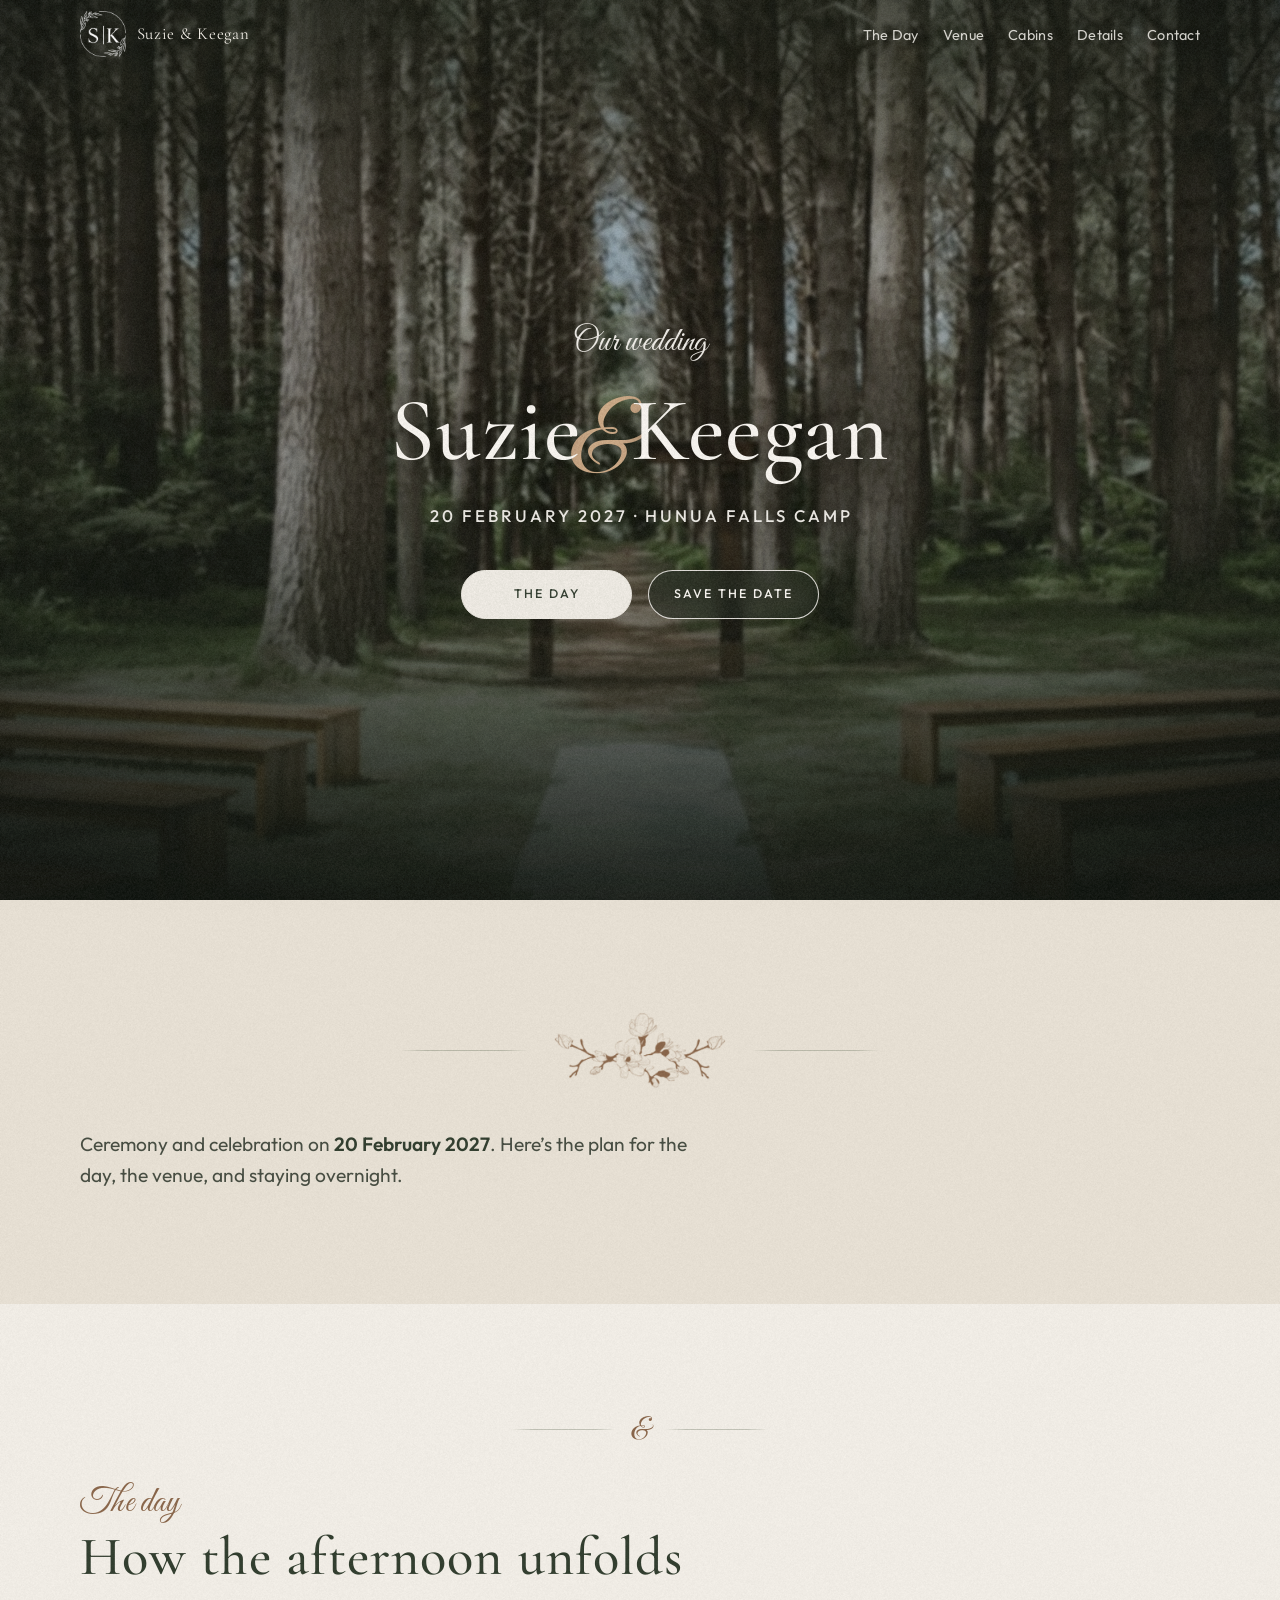
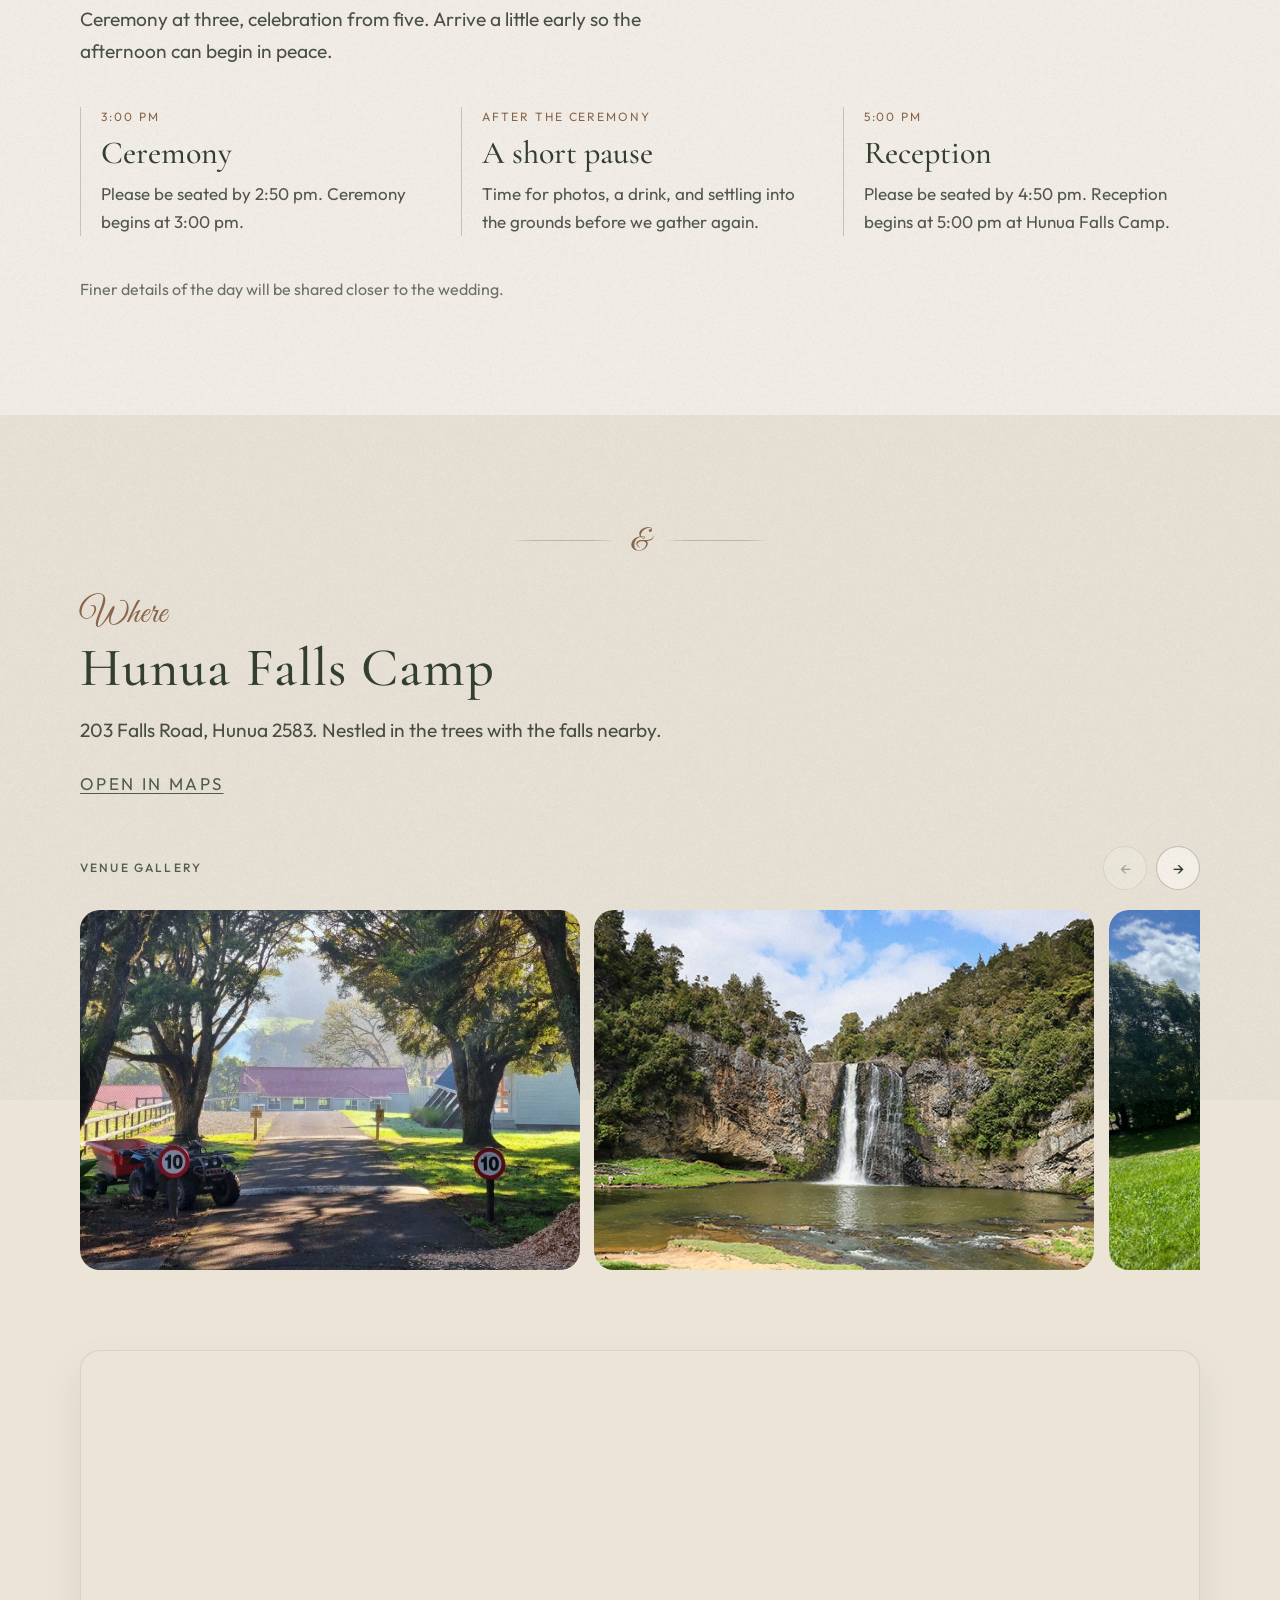
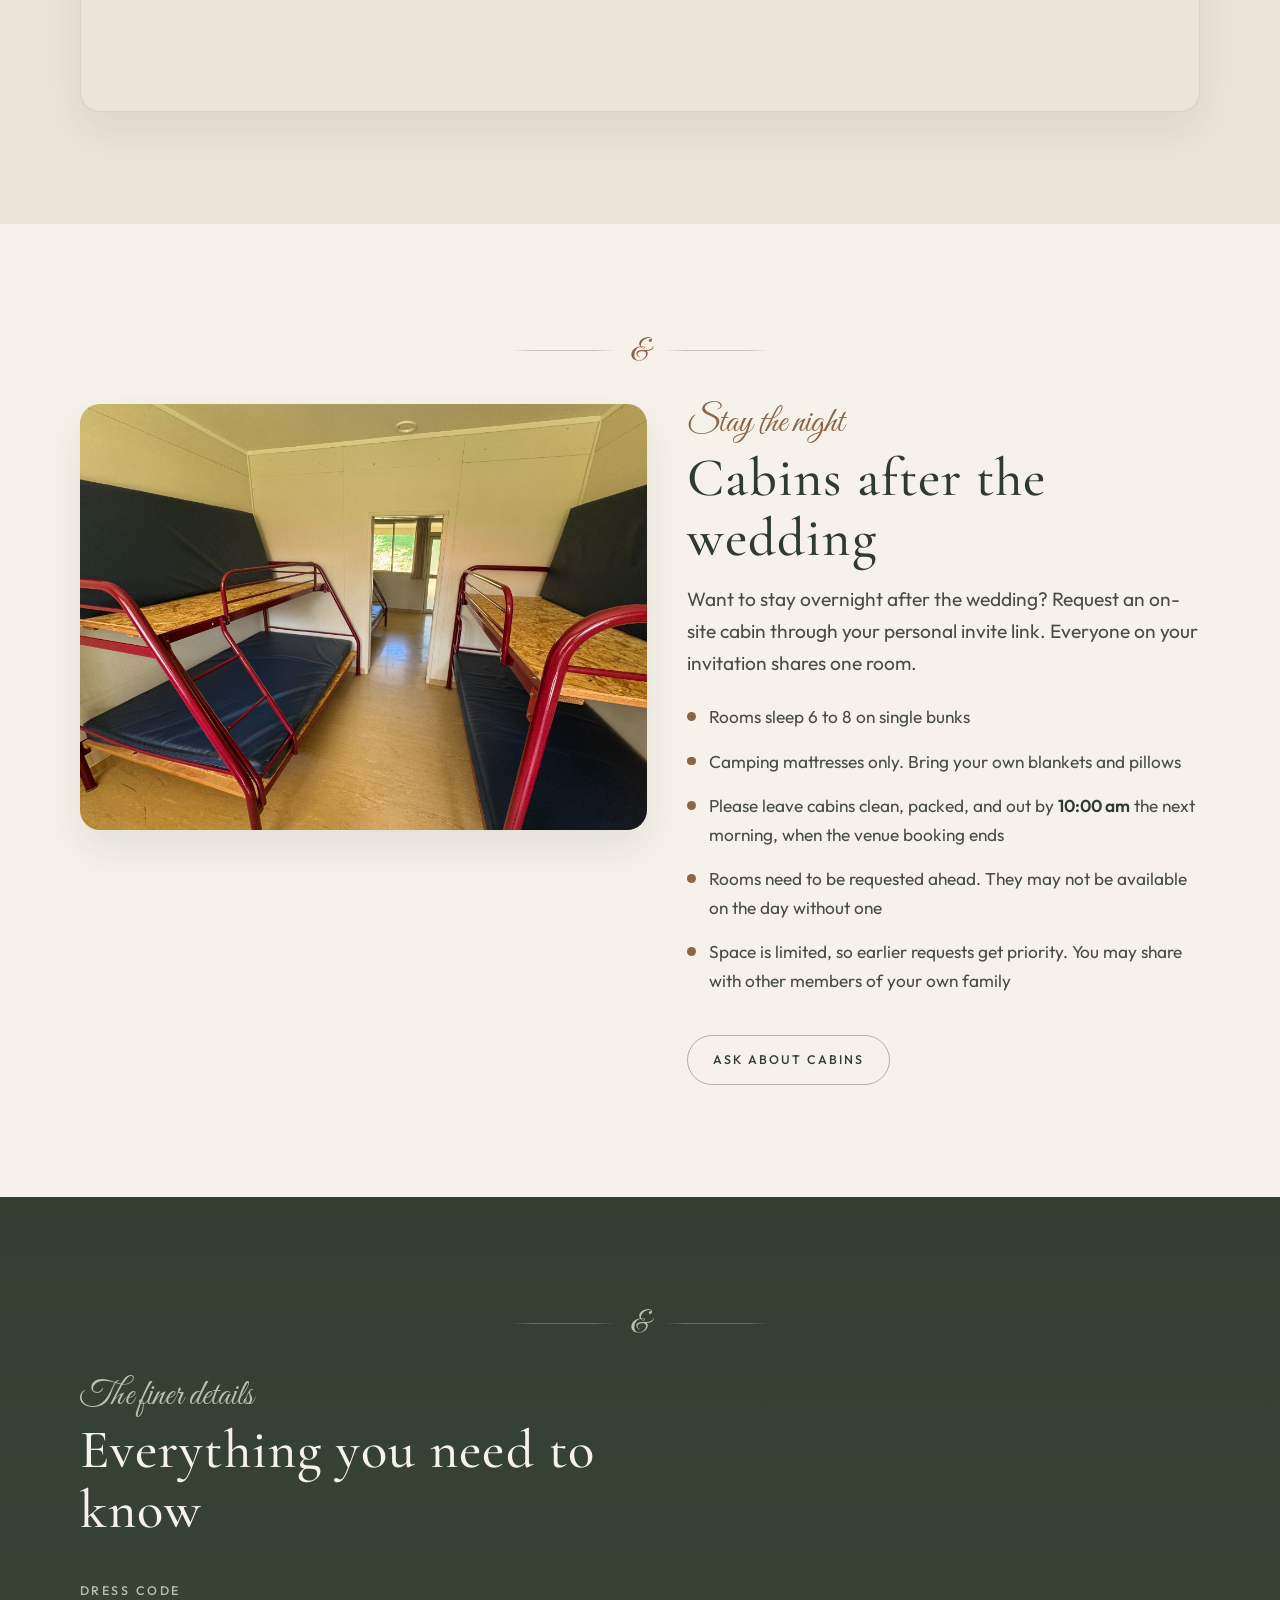
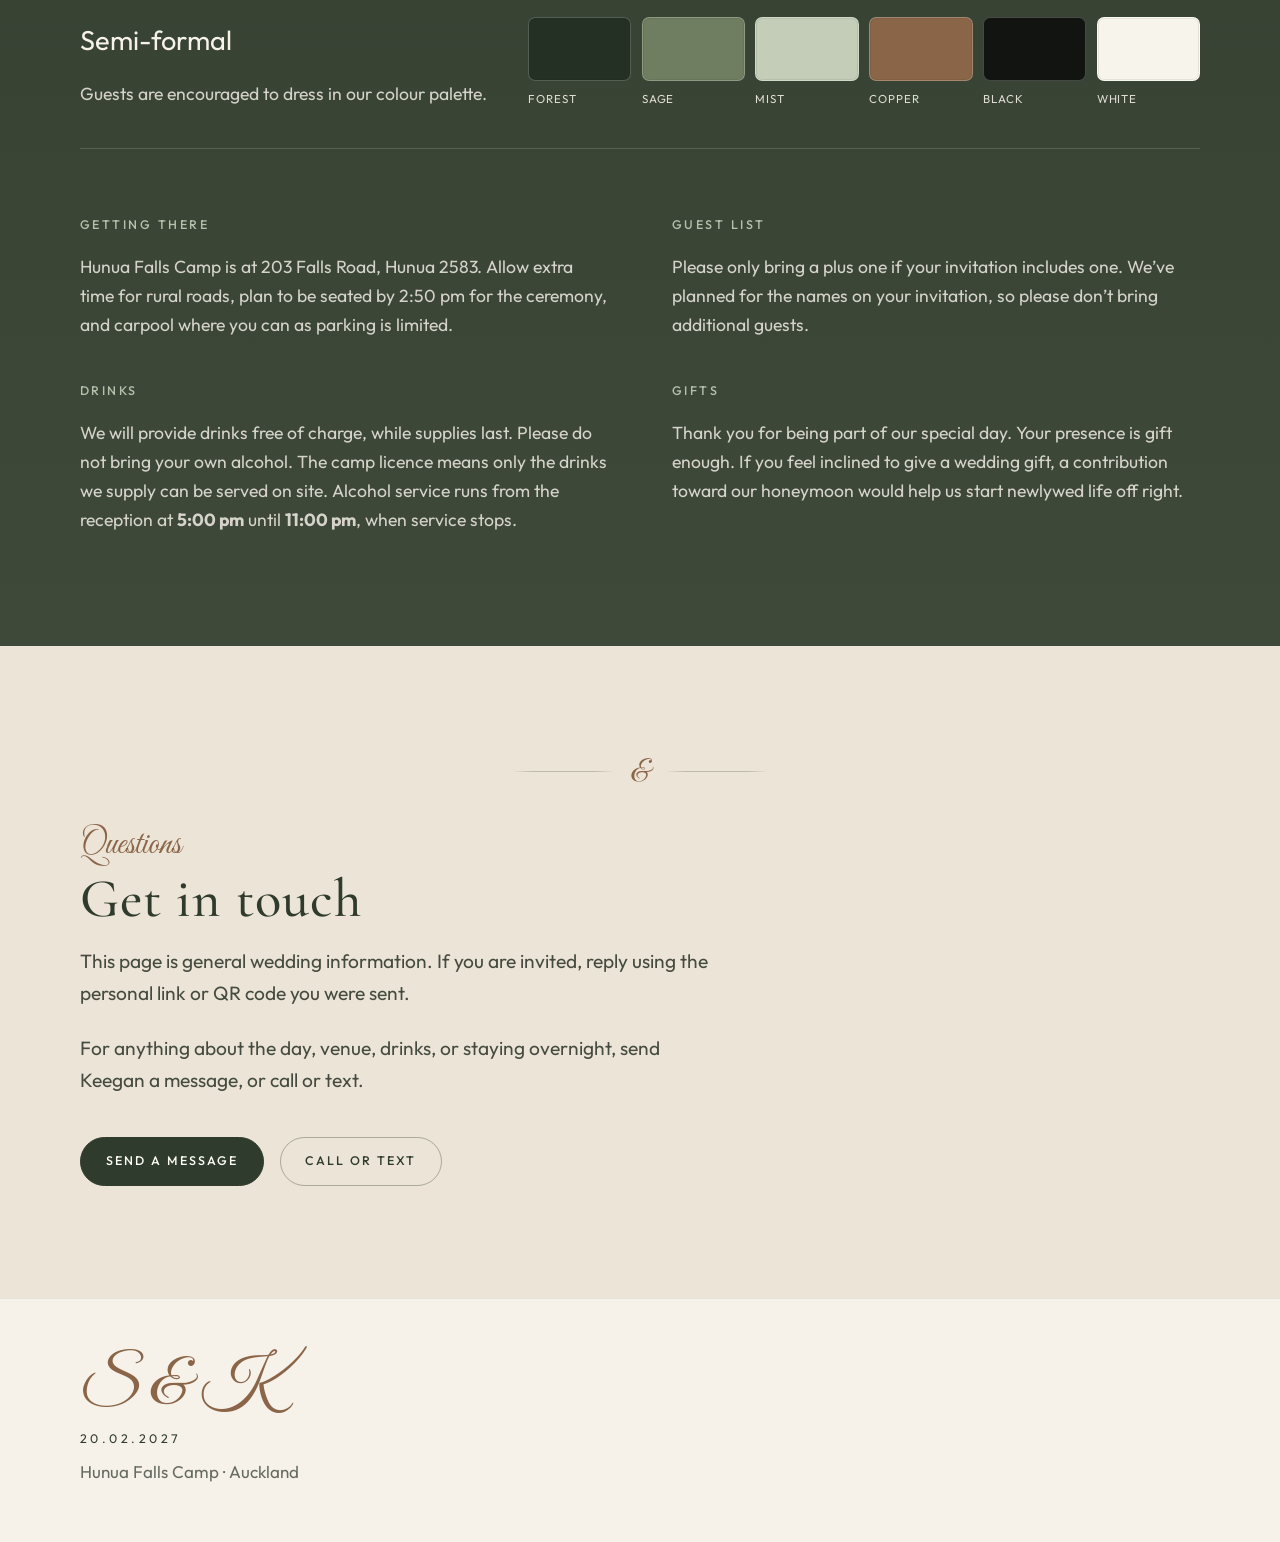
==== index.html @ 5e9623f7 "Restyle the invitation card as stationery with a monogram crest and copper keyline. Co-Authored-By: " ====
<!DOCTYPE html>
<html lang="en-NZ">
<head>
  <meta charset="UTF-8" />
  <meta name="viewport" content="width=device-width, initial-scale=1" />
  <title>Suzie &amp; Keegan · 20 February 2027</title>
  <meta name="description" content="Join Suzie and Keegan on 20 February 2027 at Hunua Falls Camp, Auckland." />
  <link rel="canonical" href="https://suziekeegan.love/" />
  <meta property="og:type" content="website" />
  <meta property="og:site_name" content="Suzie &amp; Keegan" />
  <meta property="og:locale" content="en_NZ" />
  <meta property="og:url" content="https://suziekeegan.love/" />
  <meta property="og:title" content="You're invited to Suzie &amp; Keegan's wedding" />
  <meta property="og:description" content="20 February 2027 at Hunua Falls Camp, Auckland. Open your invite for the details and to reply." />
  <meta property="og:image" content="https://suziekeegan.love/images/og-invite.jpg" />
  <meta property="og:image:secure_url" content="https://suziekeegan.love/images/og-invite.jpg" />
  <meta property="og:image:type" content="image/jpeg" />
  <meta property="og:image:width" content="1200" />
  <meta property="og:image:height" content="630" />
  <meta property="og:image:alt" content="You're invited to Suzie and Keegan's wedding at Hunua Falls Camp" />
  <meta name="twitter:card" content="summary_large_image" />
  <meta name="twitter:title" content="You're invited to Suzie &amp; Keegan's wedding" />
  <meta name="twitter:description" content="20 February 2027 at Hunua Falls Camp, Auckland. Open your invite for the details and to reply." />
  <meta name="twitter:image" content="https://suziekeegan.love/images/og-invite.jpg" />
  <meta name="twitter:image:alt" content="You're invited to Suzie and Keegan's wedding at Hunua Falls Camp" />
  <link rel="image_src" href="https://suziekeegan.love/images/og-invite.jpg" />
  <meta name="theme-color" content="#2f3b2c" />
  <link rel="icon" href="images/brand/favicon.svg" type="image/svg+xml" />
  <link rel="icon" href="images/brand/favicon-32.png" type="image/png" sizes="32x32" />
  <link rel="apple-touch-icon" href="images/brand/apple-touch-icon.png" />
  <link rel="preconnect" href="https://fonts.googleapis.com" />
  <link rel="preconnect" href="https://fonts.gstatic.com" crossorigin />
  <link href="https://fonts.googleapis.com/css2?family=Cormorant+Garamond:ital,wght@0,400;0,500;0,600;1,400;1,500&family=Great+Vibes&family=Outfit:wght@300;400;500&display=swap" rel="stylesheet" />
  <link rel="stylesheet" href="css/styles.css" />
  <script>
    (function () {
      var searchInvite = /[?&]invite=/.test(location.search);
      var hashInvite = /(?:^|[&#])invite=/.test(location.hash);
      if (!searchInvite && !hashInvite) return;
      document.documentElement.classList.add("has-invite");
      document.title = "You're invited to Suzie & Keegan's wedding";
    })();
  </script>
</head>
<body>
  <a class="skip-link" href="#main">Skip to content</a>

  <header class="site-header" data-header>
    <div class="site-header__inner">
      <a class="brand" href="#top" aria-label="Suzie and Keegan home">
        <img class="brand__mark" src="images/brand/monogram-sk.png" alt="" width="46" height="46" decoding="async" />
        <span class="brand__text">
          <span class="brand__text--full">Suzie &amp; Keegan</span>
          <span class="brand__text--short" aria-hidden="true">S &amp; K</span>
        </span>
      </a>

      <button class="nav-toggle" type="button" aria-expanded="false" aria-controls="site-nav" data-nav-toggle>
        <span class="nav-toggle__label">Menu</span>
        <span class="nav-toggle__bars" aria-hidden="true"></span>
      </button>

      <nav class="site-nav" id="site-nav" data-nav>
        <ul class="site-nav__list">
          <li><a href="#day">The Day</a></li>
          <li><a href="#venue">Venue</a></li>
          <li><a href="#stay">Cabins</a></li>
          <li><a href="#details">Details</a></li>
          <li data-public-nav><a href="#questions">Contact</a></li>
          <li data-invite-nav hidden><a href="#questions">Contact</a></li>
          <li data-invite-nav hidden><a class="site-nav__rsvp" href="#your-invitation">Reply</a></li>
        </ul>
      </nav>
    </div>
  </header>
  <button class="nav-backdrop" type="button" data-nav-backdrop tabindex="-1" aria-hidden="true" aria-label="Close menu" hidden></button>

  <main id="main">
    <section class="hero" id="top" aria-label="Wedding introduction">
      <div class="hero__media">
        <div class="hero__photo-drift">
          <img
            class="hero__photo"
            src="images/venue/ceremony-hero.jpg"
            alt="Forest ceremony aisle at Hunua Falls Camp with wooden benches and an arch"
            width="1600"
            height="900"
            decoding="async"
            fetchpriority="high"
          />
        </div>
      </div>
      <div class="hero__veil" aria-hidden="true"></div>
      <div class="hero__content">
        <p class="hero__eyebrow reveal">Our wedding</p>
        <h1 class="hero__title reveal">
          <span class="hero__name">Suzie</span><span class="hero__ampersand" aria-hidden="true">&amp;</span><span class="hero__name">Keegan</span>
        </h1>
        <p class="hero__date reveal"><span class="hero__date-day">20 February 2027</span><span class="hero__date-sep" aria-hidden="true"> · </span><span class="hero__date-place">Hunua Falls Camp</span></p>
        <div class="hero__actions reveal">
          <a class="btn btn--primary" href="#day" data-public-cta>The day</a>
          <a
            class="btn btn--ghost"
            data-hero-calendar
            href="https://calendar.google.com/calendar/event?action=TEMPLATE&amp;tmeid=NnBjZGcxczVtaW01NWZoaTdtZ2dicGFxMDUga2VlZ2FuMWZpdHpnZXJhbGRAbQ&amp;tmsrc=keegan1fitzgerald%40gmail.com"
            target="_blank"
            rel="noopener noreferrer"
          >
            Save the Date
          </a>
          <a class="btn btn--primary" href="#your-invitation" data-hero-rsvp hidden>Reply</a>
        </div>
      </div>
    </section>

    <section class="section section--invitation" id="your-invitation" hidden aria-live="polite">
      <div class="section-divider section-divider--floral" aria-hidden="true"><span class="floral"></span></div>
      <div class="shell">
        <div class="invitation-card invitation-card--stationery invitation-card--loading" data-invite-loading hidden>
          <img class="invitation-card__crest" src="images/brand/monogram-sk.png" alt="" width="512" height="512" decoding="async" />
          <p class="invitation-card__loading-label">Loading your invitation</p>
          <div class="invitation-card__skeleton" aria-hidden="true">
            <span></span>
            <span></span>
            <span></span>
          </div>
        </div>
        <div class="invitation-card invitation-card--stationery" data-invite-card hidden>
          <img class="invitation-card__crest" src="images/brand/monogram-sk.png" alt="" width="512" height="512" decoding="async" />
          <h2 class="invitation-card__title" data-invite-heading>You’re invited</h2>
          <div class="invitation-card__people" data-invite-names></div>
          <div class="invitation-card__rsvp" data-rsvp-summary></div>
          <div class="invitation-card__footer">
            <p class="invitation-card__deadline">Please reply by <strong>1 January 2027</strong>.</p>
            <p class="invitation-card__cabin-note" data-cabin-note hidden>Everyone on this invitation shares one cabin room. If space is tight, you may share with other members of your own family.</p>
            <div class="invitation-card__actions">
              <a
                class="btn btn--secondary"
                data-invite-calendar
                href="https://calendar.google.com/calendar/event?action=TEMPLATE&amp;tmeid=NnBjZGcxczVtaW01NWZoaTdtZ2dicGFxMDUga2VlZ2FuMWZpdHpnZXJhbGRAbQ&amp;tmsrc=keegan1fitzgerald%40gmail.com"
                target="_blank"
                rel="noopener noreferrer"
                hidden
              >
                Save the Date
              </a>
              <button class="btn btn--primary" type="button" data-open-rsvp>Reply</button>
            </div>
          </div>
        </div>
      </div>
    </section>

    <section class="section section--wedding-party" id="wedding-party" hidden>
      <div class="shell" data-wedding-party-cards></div>
    </section>

    <dialog class="rsvp-dialog" data-rsvp-dialog aria-labelledby="rsvp-dialog-title">
      <div class="rsvp-dialog__panel">
        <div class="film-grain film-grain--local" aria-hidden="true"></div>
        <button class="rsvp-dialog__close" type="button" data-close-rsvp aria-label="Close RSVP">×</button>
        <div data-rsvp-app></div>
      </div>
    </dialog>

    <dialog class="rsvp-dialog" data-contact-dialog aria-labelledby="contact-dialog-title">
      <div class="rsvp-dialog__panel">
        <div class="film-grain film-grain--local" aria-hidden="true"></div>
        <button class="rsvp-dialog__close" type="button" data-close-contact aria-label="Close message">×</button>
        <form class="rsvp-form" data-contact-form>
          <p class="section__eyebrow section__eyebrow--caps">Get in touch</p>
          <h3 class="section__title" id="contact-dialog-title">Message Keegan</h3>
          <p class="rsvp-form__intro">Ask about the day, venue, drinks, or staying overnight. Your message is sent straight through.</p>
          <label class="form-field">Your name<input name="name" type="text" autocomplete="name" required /></label>
          <label class="form-field">Your email<input name="email" type="email" autocomplete="email" required /></label>
          <label class="form-field">Message<textarea name="message" rows="5" required></textarea></label>
          <label class="visually-hidden" aria-hidden="true">Company<input name="company" type="text" tabindex="-1" autocomplete="off" /></label>
          <p class="form-status" aria-live="polite"></p>
          <button class="btn btn--primary" type="submit">Send message</button>
        </form>
      </div>
    </dialog>

    <section class="section section--welcome" id="welcome">
      <div class="section-divider section-divider--floral" aria-hidden="true"><span class="floral"></span></div>
      <div class="shell">
        <div class="measure">
          <h2 class="visually-hidden">Welcome</h2>
          <p class="section__body reveal">
            Ceremony and celebration on <strong>20 February 2027</strong>.
            Here’s the plan for the day, the venue, and staying overnight.
          </p>
        </div>
      </div>
    </section>

    <section class="section section--day" id="day">
      <div class="section-divider" aria-hidden="true"><span class="section-divider__mark">&amp;</span></div>
      <div class="shell">
        <div class="section__intro reveal">
          <p class="section__eyebrow section__eyebrow--script">The day</p>
          <h2 class="section__title">How the afternoon unfolds</h2>
          <p class="section__body">Ceremony at three, celebration from five. Arrive a little early so the afternoon can begin in peace.</p>
        </div>

        <ol class="timeline">
          <li class="timeline__item reveal">
            <p class="timeline__time">3:00 pm</p>
            <h3 class="timeline__title">Ceremony</h3>
            <p class="timeline__copy">Please be seated by 2:50 pm. Ceremony begins at 3:00 pm.</p>
          </li>
          <li class="timeline__item reveal">
            <p class="timeline__time">After the ceremony</p>
            <h3 class="timeline__title">A short pause</h3>
            <p class="timeline__copy">Time for photos, a drink, and settling into the grounds before we gather again.</p>
          </li>
          <li class="timeline__item reveal">
            <p class="timeline__time">5:00 pm</p>
            <h3 class="timeline__title">Reception</h3>
            <p class="timeline__copy">Please be seated by 4:50 pm. Reception begins at 5:00 pm at Hunua Falls Camp.</p>
          </li>
        </ol>
        <p class="section__aside timeline__note reveal">Finer details of the day will be shared closer to the wedding.</p>

      </div>
    </section>

    <section class="section section--venue" id="venue">
      <div class="section-divider" aria-hidden="true"><span class="section-divider__mark">&amp;</span></div>
      <div class="shell">
        <div class="section__intro reveal">
          <p class="section__eyebrow section__eyebrow--script">Where</p>
          <h2 class="section__title">Hunua Falls Camp</h2>
          <p class="section__body">203 Falls Road, Hunua 2583. Nestled in the trees with the falls nearby.</p>
          <a
            class="text-link"
            href="https://maps.google.com/?q=203+Falls+Road,+Hunua+2583"
            target="_blank"
            rel="noopener noreferrer"
          >
            Open in Maps
          </a>
        </div>

      </div>

      <div class="shell">
        <div class="gallery-slider reveal" data-gallery>
        <div class="gallery-slider__bar">
          <p class="gallery-slider__label">Venue gallery</p>
          <div class="gallery-slider__controls">
            <button class="gallery-slider__btn" type="button" data-gallery-prev aria-label="Previous photos">
              <span aria-hidden="true">←</span>
            </button>
            <button class="gallery-slider__btn" type="button" data-gallery-next aria-label="Next photos">
              <span aria-hidden="true">→</span>
            </button>
          </div>
        </div>
        <div class="gallery-slider__scroller">
          <div class="gallery-slider__track" data-gallery-track tabindex="0" aria-label="Venue photos">
            <figure class="gallery-slider__slide">
              <img src="images/venue/entrance.webp" alt="Tree-lined entrance driveway to Hunua Falls Camp" width="1200" height="800" loading="lazy" />
            </figure>
            <figure class="gallery-slider__slide">
              <img src="images/venue/waterfall.jpg" alt="Hunua Falls cascading into a forest pool" width="1200" height="800" loading="lazy" />
            </figure>
            <figure class="gallery-slider__slide">
              <img src="images/venue/fields.jpg" alt="Open grassy fields and countryside views near the camp" width="1200" height="800" loading="lazy" />
            </figure>
            <figure class="gallery-slider__slide">
              <img src="images/venue/lawn.jpg" alt="Open lawn and outdoor gathering space at the camp" width="1200" height="800" loading="lazy" />
            </figure>
            <figure class="gallery-slider__slide">
              <img src="images/venue/lodge.webp" alt="Lodge accommodation buildings at Hunua Falls Camp" width="1200" height="800" loading="lazy" />
            </figure>
            <figure class="gallery-slider__slide">
              <img src="images/venue/grounds.webp" alt="Wooded grounds and outdoor spaces at the camp" width="1200" height="800" loading="lazy" />
            </figure>
            <figure class="gallery-slider__slide gallery-slider__slide--tall">
              <img src="images/venue/forest-light.jpg" alt="Sunlight through the trees at Hunua Falls Camp" width="900" height="1200" loading="lazy" />
            </figure>
            <figure class="gallery-slider__slide">
              <img src="images/venue/falls-aerial.jpg" alt="Aerial view of Hunua Falls and the surrounding park" width="1200" height="800" loading="lazy" />
            </figure>
            <figure class="gallery-slider__slide">
              <img src="images/venue/grounds-lawn.webp" alt="Grassy hillside and lodge buildings at Hunua Falls Camp" width="1024" height="682" loading="lazy" />
            </figure>
            <figure class="gallery-slider__slide gallery-slider__slide--tall">
              <img src="images/venue/camp-aerial.jpg" alt="Aerial view of Hunua Falls Camp nestled in the forest" width="770" height="1024" loading="lazy" />
            </figure>
            <figure class="gallery-slider__slide">
              <img src="images/venue/fields-sky.jpg" alt="Open fields and hills under a clear sky at the camp" width="1024" height="768" loading="lazy" />
            </figure>
            <figure class="gallery-slider__slide">
              <img src="images/venue/lodge-hills.jpg" alt="Lodge buildings with red roofs against the Hunua hills" width="1024" height="768" loading="lazy" />
            </figure>
          </div>
        </div>
        </div>
      </div>

      <div class="shell">
        <div class="venue__map venue__map--wide reveal">
          <iframe
            title="Map of Hunua Falls Camp, 203 Falls Road, Hunua 2583"
            src="https://maps.google.com/maps?q=Hunua%20Falls%20Camp%2C%20203%20Falls%20Road%2C%20Hunua%202583&amp;z=14&amp;output=embed"
            loading="lazy"
            referrerpolicy="no-referrer-when-downgrade"
            allowfullscreen
          ></iframe>
        </div>
      </div>
    </section>

    <section class="section section--stay" id="stay">
      <div class="section-divider" aria-hidden="true"><span class="section-divider__mark">&amp;</span></div>
      <div class="shell">
        <div class="stay">
          <figure class="stay__media reveal">
            <img
              src="images/venue/bunks.jpg"
              alt="Cabin bunk room at Hunua Falls Camp with multiple bunk beds"
              width="1200"
              height="900"
              loading="lazy"
            />
          </figure>
          <div class="stay__copy reveal">
            <p class="section__eyebrow section__eyebrow--script">Stay the night</p>
            <h2 class="section__title">Cabins after the wedding</h2>
            <p class="section__body">
              Want to stay overnight after the wedding? Request an on-site cabin through your personal invite link.
              Everyone on your invitation shares one room.
            </p>
            <ul class="stay__list">
              <li>Rooms sleep 6 to 8 on single bunks</li>
              <li>Camping mattresses only. Bring your own blankets and pillows</li>
              <li>Please leave cabins clean, packed, and out by <strong>10:00 am</strong> the next morning, when the venue booking ends</li>
              <li>Rooms need to be requested ahead. They may not be available on the day without one</li>
              <li>Space is limited, so earlier requests get priority. You may share with other members of your own family</li>
            </ul>
            <a class="btn btn--secondary" href="#questions" data-stay-rsvp>Ask about cabins</a>
          </div>
        </div>
      </div>
    </section>

    <section class="section section--details" id="details">
      <div class="section-divider" aria-hidden="true"><span class="section-divider__mark">&amp;</span></div>
      <div class="shell">
        <div class="section__intro reveal">
          <p class="section__eyebrow section__eyebrow--script">The finer details</p>
          <h2 class="section__title">Everything you need to know</h2>
        </div>

        <div class="details-layout">
          <article class="detail detail--dress reveal">
            <div class="detail--dress__copy">
              <h3 class="detail__title">Dress code</h3>
              <p class="detail__lead">Semi-formal</p>
              <p class="detail__copy">Guests are encouraged to dress in our colour palette.</p>
            </div>
            <ul class="palette" aria-label="Wedding colour palette">
              <li class="palette__item">
                <span class="palette__swatch palette__swatch--forest" aria-hidden="true"></span>
                <span class="palette__name">Forest</span>
              </li>
              <li class="palette__item">
                <span class="palette__swatch palette__swatch--sage" aria-hidden="true"></span>
                <span class="palette__name">Sage</span>
              </li>
              <li class="palette__item">
                <span class="palette__swatch palette__swatch--mist" aria-hidden="true"></span>
                <span class="palette__name">Mist</span>
              </li>
              <li class="palette__item">
                <span class="palette__swatch palette__swatch--copper" aria-hidden="true"></span>
                <span class="palette__name">Copper</span>
              </li>
              <li class="palette__item">
                <span class="palette__swatch palette__swatch--black" aria-hidden="true"></span>
                <span class="palette__name">Black</span>
              </li>
              <li class="palette__item">
                <span class="palette__swatch palette__swatch--white" aria-hidden="true"></span>
                <span class="palette__name">White</span>
              </li>
            </ul>
          </article>

          <div class="details-grid">
            <article class="detail reveal">
              <h3 class="detail__title">Getting there</h3>
              <p class="detail__copy">
                Hunua Falls Camp is at 203 Falls Road, Hunua 2583.
                Allow extra time for rural roads, plan to be seated by 2:50 pm for the ceremony,
                and carpool where you can as parking is limited.
              </p>
            </article>

            <article class="detail reveal">
              <h3 class="detail__title">Guest list</h3>
              <p class="detail__copy">
                Please only bring a plus one if your invitation includes one.
                We’ve planned for the names on your invitation, so please don’t bring additional guests.
              </p>
            </article>

            <article class="detail reveal">
              <h3 class="detail__title">Drinks</h3>
              <p class="detail__copy">
                We will provide drinks free of charge, while supplies last.
                Please do not bring your own alcohol. The camp licence means only the drinks we supply can be served on site.
                Alcohol service runs from the reception at <strong>5:00 pm</strong> until <strong>11:00 pm</strong>, when service stops.
              </p>
            </article>

            <article class="detail reveal">
              <h3 class="detail__title">Gifts</h3>
              <p class="detail__copy">
                Thank you for being part of our special day. Your presence is gift enough.
                If you feel inclined to give a wedding gift, a contribution toward our honeymoon would help us start newlywed life off right.
              </p>
            </article>
          </div>
        </div>
      </div>
    </section>

    <section class="section section--rsvp" id="questions">
      <div class="section-divider" aria-hidden="true"><span class="section-divider__mark">&amp;</span></div>
      <div class="shell">
        <div class="measure">
          <p class="section__eyebrow section__eyebrow--script reveal">Questions</p>
          <h2 class="section__title reveal">Get in touch</h2>
          <p class="section__body reveal" data-public-contact-note>
            This page is general wedding information.
            If you are invited, reply using the personal link or QR code you were sent.
          </p>
          <p class="section__body reveal">
            For anything about the day, venue, drinks, or staying overnight, send Keegan a message, or call or text.
          </p>
          <div class="contact-actions reveal">
            <button class="btn btn--primary" type="button" data-open-contact>Send a message</button>
            <a class="btn btn--secondary" href="tel:+64220426068">Call or text</a>
          </div>
        </div>
      </div>
    </section>
  </main>

  <footer class="site-footer">
    <div class="shell site-footer__inner">
      <p class="site-footer__monogram" aria-hidden="true">S &amp; K</p>
      <p class="site-footer__date">20.02.2027</p>
      <p class="site-footer__place">Hunua Falls Camp · Auckland</p>
    </div>
  </footer>

  <div class="film-grain" aria-hidden="true"></div>

  <script src="js/main.js"></script>
</body>
</html>
---- css/styles.css ----
:root {
  --ivory: #f6f2ea;
  --cream: #ebe4d7;
  --mist: #b7c0aa;
  --sage: #6f7d60;
  --sage-deep: #4f5c44;
  --forest: #2f3b2c;
  --copper: #8a6548;
  --copper-light: #d2ad88;
  --ink: #2a3227;
  --white: #fffcf7;
  --wire: #d9d2c4;

  --font-display: "Cormorant Garamond", Georgia, serif;
  --font-script: "Great Vibes", cursive;
  --font-ui: "Outfit", "Avenir Next", sans-serif;

  --space-1: 0.5rem;
  --space-2: 1rem;
  --space-3: 1.5rem;
  --space-4: 2.5rem;
  --space-5: 4rem;
  --space-6: 7rem;

  --radius-soft: 1.25rem;
  --header-h: 4.25rem;
  --page-gutter: clamp(1.5rem, 5vw, 3.5rem);
  --shell-max: 1120px;
  --ease: cubic-bezier(0.22, 1, 0.36, 1);
  --focus-ring: 0 0 0 3px var(--ivory), 0 0 0 6px var(--copper);
}

*,
*::before,
*::after {
  box-sizing: border-box;
}

html {
  scroll-behavior: smooth;
}

body {
  margin: 0;
  color: var(--ink);
  background:
    radial-gradient(1200px 600px at 80% -10%, rgba(183, 192, 170, 0.28), transparent 60%),
    radial-gradient(900px 500px at 0% 20%, rgba(138, 101, 72, 0.08), transparent 55%),
    var(--ivory);
  font-family: var(--font-ui);
  font-size: 1.0625rem;
  line-height: 1.65;
  -webkit-font-smoothing: antialiased;
  text-rendering: optimizeLegibility;
}

.film-grain {
  position: fixed;
  inset: 0;
  width: 300%;
  height: 300%;
  margin: 0;
  padding: 0;
  pointer-events: none;
  z-index: 2147483646;
  opacity: 0.05;
  background-image: url("../images/effects/film-grain.webp");
  animation: filmGrain 8s steps(10) infinite;
}

.film-grain--local {
  position: absolute;
  inset: 0;
  width: auto;
  height: auto;
  z-index: 40;
  overflow: hidden;
  opacity: 1;
  background: none;
  animation: none;
  pointer-events: none;
  border-radius: inherit;
}

.film-grain--local::before {
  content: "";
  position: absolute;
  inset: 0;
  width: 300%;
  height: 300%;
  opacity: 0.05;
  background-image: url("../images/effects/film-grain.webp");
  animation: filmGrain 8s steps(10) infinite;
  pointer-events: none;
}

@keyframes filmGrain {
  0%,
  100% { transform: translate(0, 0); }
  10% { transform: translate(-5%, -10%); }
  20% { transform: translate(-15%, -20%); }
  30% { transform: translate(-5%, -10%); }
  40% { transform: translate(-15%, -20%); }
  50% { transform: translate(-5%, -10%); }
  60% { transform: translate(-15%, -20%); }
  70% { transform: translate(-5%, -10%); }
  80% { transform: translate(-15%, -20%); }
  90% { transform: translate(-5%, -10%); }
}

@media (prefers-reduced-motion: reduce) {
  .film-grain,
  .film-grain--local::before,
  .hero::after {
    animation: none;
  }
}

img {
  max-width: 100%;
  display: block;
}

a {
  color: inherit;
}

button {
  font: inherit;
}

.visually-hidden {
  position: absolute;
  width: 1px;
  height: 1px;
  padding: 0;
  margin: -1px;
  overflow: hidden;
  clip: rect(0, 0, 0, 0);
  white-space: nowrap;
  border: 0;
}

.skip-link {
  position: absolute;
  left: 1rem;
  top: -3rem;
  z-index: 100;
  padding: 0.75rem 1rem;
  background: var(--forest);
  color: var(--white);
  text-decoration: none;
  border-radius: 999px;
  font-family: var(--font-ui);
  font-size: 0.875rem;
}

.skip-link:focus {
  top: 1rem;
  outline: none;
  box-shadow: var(--focus-ring);
}

.shell {
  width: min(var(--shell-max), calc(100% - (var(--page-gutter) * 2)));
  margin-inline: auto;
}

.measure {
  max-width: 40rem;
  width: 100%;
}

/* Header
   ========================================================================== */

.site-header {
  position: fixed;
  inset: 0 0 auto;
  z-index: 50;
  height: var(--header-h);
  background: rgba(246, 242, 234, 0);
  backdrop-filter: blur(0);
  box-shadow: 0 1px 0 rgba(47, 59, 44, 0);
  transition:
    background 0.85s var(--ease),
    backdrop-filter 0.85s var(--ease),
    box-shadow 0.85s var(--ease);
}

.site-header.is-scrolled,
.site-header.has-nav-open {
  background: rgba(246, 242, 234, 0.96);
  backdrop-filter: blur(16px);
  box-shadow: 0 1px 0 rgba(47, 59, 44, 0.12);
}

.site-header__inner {
  width: min(var(--shell-max), calc(100% - (var(--page-gutter) * 2)));
  margin-inline: auto;
  height: 100%;
  display: flex;
  align-items: center;
  justify-content: space-between;
  gap: 1rem;
}

.brand {
  display: inline-flex;
  align-items: center;
  gap: 0.7rem;
  text-decoration: none;
  color: var(--ivory);
  border-radius: 999px;
  transition: color 0.85s var(--ease);
}

.site-header.is-scrolled .brand,
.site-header.has-nav-open .brand {
  color: var(--forest);
}

.brand:focus-visible {
  outline: none;
  box-shadow: var(--focus-ring);
}

.brand__mark {
  width: 2.85rem;
  height: 2.85rem;
  flex-shrink: 0;
  object-fit: contain;
  filter: invert(1);
  transition: filter 0.85s var(--ease);
}

.site-header.is-scrolled .brand__mark,
.site-header.has-nav-open .brand__mark,
.host-header .brand__mark {
  filter: none;
}

.host-header .brand {
  color: var(--forest);
}

.brand__text {
  font-family: var(--font-display);
  font-size: 1.05rem;
  letter-spacing: 0.04em;
}

.brand__text--short {
  display: none;
}

.nav-toggle {
  display: none;
  align-items: center;
  gap: 0.65rem;
  border: 0;
  background: transparent;
  color: var(--ivory);
  cursor: pointer;
  padding: 0.55rem 0.65rem;
  border-radius: 999px;
  min-height: 44px;
  transition: color 0.85s var(--ease);
}

.site-header.is-scrolled .nav-toggle,
.site-header.has-nav-open .nav-toggle {
  color: var(--forest);
}

.nav-toggle:focus-visible {
  outline: none;
  box-shadow: var(--focus-ring);
}

.nav-toggle__label {
  font-family: var(--font-ui);
  font-size: 0.8rem;
  letter-spacing: 0.14em;
  text-transform: uppercase;
  transition: opacity 0.28s var(--ease), transform 0.28s var(--ease);
}

.nav-toggle__bars,
.nav-toggle__bars::before,
.nav-toggle__bars::after {
  display: block;
  width: 1.25rem;
  height: 1.5px;
  background: currentColor;
  position: relative;
  transition:
    transform 0.4s var(--ease),
    opacity 0.28s var(--ease),
    top 0.4s var(--ease),
    background-color 0.28s var(--ease);
}

.nav-toggle__bars::before,
.nav-toggle__bars::after {
  content: "";
  position: absolute;
  left: 0;
}

.nav-toggle__bars::before { top: -6px; }
.nav-toggle__bars::after { top: 6px; }

.nav-toggle[aria-expanded="true"] .nav-toggle__label {
  opacity: 0;
  transform: translateX(0.35rem);
}

.nav-toggle[aria-expanded="true"] .nav-toggle__bars {
  background: transparent;
}

.nav-toggle[aria-expanded="true"] .nav-toggle__bars::before {
  top: 0;
  transform: rotate(45deg);
}

.nav-toggle[aria-expanded="true"] .nav-toggle__bars::after {
  top: 0;
  transform: rotate(-45deg);
}

.site-nav__list {
  list-style: none;
  margin: 0;
  padding: 0;
  display: flex;
  align-items: center;
  gap: 1.5rem;
}

.site-nav a {
  position: relative;
  text-decoration: none;
  font-family: var(--font-ui);
  font-size: 0.9rem;
  font-weight: 400;
  letter-spacing: 0.02em;
  text-transform: none;
  color: rgba(255, 252, 247, 0.82);
  text-shadow: 0 1px 12px rgba(0, 0, 0, 0.35);
  transition:
    color 0.85s var(--ease),
    text-shadow 0.85s var(--ease);
  border-radius: 0.2rem;
}

.site-nav a:not(.site-nav__rsvp)::after {
  content: "";
  position: absolute;
  left: 0;
  right: 0;
  bottom: -0.2rem;
  height: 1px;
  background: currentColor;
  transform: scaleX(0);
  transform-origin: left center;
  transition: transform 0.28s var(--ease);
  pointer-events: none;
}

.site-nav a:not(.site-nav__rsvp):hover,
.site-nav a:not(.site-nav__rsvp):focus-visible {
  color: var(--white);
  transition: color 0.2s var(--ease), text-shadow 0.85s var(--ease);
}

.site-nav a:not(.site-nav__rsvp):hover::after,
.site-nav a:not(.site-nav__rsvp):focus-visible::after {
  transform: scaleX(1);
}

.site-header.is-scrolled .site-nav a,
.site-header.has-nav-open .site-nav a {
  color: rgba(47, 59, 44, 0.78);
  text-shadow: none;
}

.site-header.is-scrolled .site-nav a:not(.site-nav__rsvp):hover,
.site-header.is-scrolled .site-nav a:not(.site-nav__rsvp):focus-visible,
.site-header.has-nav-open .site-nav a:not(.site-nav__rsvp):hover,
.site-header.has-nav-open .site-nav a:not(.site-nav__rsvp):focus-visible {
  color: var(--copper);
  transition: color 0.2s var(--ease), text-shadow 0.85s var(--ease);
}

.site-nav a:focus-visible {
  outline: none;
  box-shadow: var(--focus-ring);
}

.site-nav a.site-nav__rsvp {
  display: inline-flex;
  align-items: center;
  justify-content: center;
  min-height: 2.4rem;
  padding: 0.55rem 1.1rem;
  border-radius: 999px;
  background: var(--ivory);
  color: var(--forest) !important;
  text-shadow: none !important;
  opacity: 1 !important;
  text-transform: uppercase;
  letter-spacing: 0.12em;
  font-size: 0.78rem;
  font-weight: 500;
  transition:
    background 0.85s var(--ease),
    color 0.85s var(--ease),
    transform 0.25s var(--ease);
}

.site-nav a.site-nav__rsvp:hover,
.site-nav a.site-nav__rsvp:focus-visible {
  background: var(--cream);
  color: var(--forest) !important;
  transform: translateY(-1px);
}

.site-header.is-scrolled .site-nav a.site-nav__rsvp,
.site-header.has-nav-open .site-nav a.site-nav__rsvp {
  background: var(--forest);
  color: var(--white) !important;
}

.site-header.is-scrolled .site-nav a.site-nav__rsvp:hover,
.site-header.is-scrolled .site-nav a.site-nav__rsvp:focus-visible,
.site-header.has-nav-open .site-nav a.site-nav__rsvp:hover,
.site-header.has-nav-open .site-nav a.site-nav__rsvp:focus-visible {
  background: var(--sage-deep);
  color: var(--white) !important;
}

/* Hero
   ========================================================================== */

.hero {
  position: relative;
  min-height: 100svh;
  display: grid;
  place-items: center;
  color: var(--white);
  overflow: hidden;
}

.hero::after {
  content: "";
  position: absolute;
  inset: 0;
  width: 300%;
  height: 300%;
  pointer-events: none;
  z-index: 2;
  opacity: 0.04;
  background-image: url("../images/effects/film-grain.webp");
  animation: filmGrain 8s steps(10) infinite;
}

.hero__media {
  position: absolute;
  inset: 0;
  overflow: hidden;
}

/* Drift on a wrapper so blur stays a static layer (avoids per-frame re-blur jitter). */
.hero__photo-drift {
  position: absolute;
  inset: -6%;
  will-change: transform;
  backface-visibility: hidden;
  transform: translateZ(0) scale(1.06);
  animation: heroDrift 36s ease-in-out infinite alternate;
}

.hero__photo {
  width: 100%;
  height: 100%;
  object-fit: cover;
  object-position: center 42%;
  filter: blur(1.5px);
  transform: translateZ(0);
}

.hero__veil {
  position: absolute;
  inset: 0;
  background:
    radial-gradient(
      ellipse 72% 68% at 50% 42%,
      rgba(14, 20, 12, 0) 40%,
      rgba(14, 20, 12, 0.28) 72%,
      rgba(8, 12, 8, 0.72) 100%
    ),
    linear-gradient(
      180deg,
      rgba(20, 28, 18, 0.5) 0%,
      rgba(20, 28, 18, 0.22) 28%,
      rgba(20, 28, 18, 0.34) 58%,
      rgba(14, 20, 12, 0.9) 100%
    );
  pointer-events: none;
}

.hero__eyebrow,
.hero__date,
.hero__lede {
  text-shadow: 0 2px 18px rgba(0, 0, 0, 0.45);
}

.hero__content {
  position: relative;
  z-index: 1;
  width: min(900px, calc(100% - (var(--page-gutter) * 2)));
  margin: 0 auto;
  padding: calc(var(--header-h) * 0.5) 0 0;
  text-align: center;
  display: flex;
  flex-direction: column;
  align-items: center;
}

.hero__eyebrow {
  margin: 0 0 var(--space-2);
  font-family: var(--font-script);
  font-size: clamp(1.6rem, 3vw, 2.1rem);
  color: rgba(255, 252, 247, 0.95);
}

.hero__title {
  margin: 0 0 var(--space-3);
  display: flex;
  flex-wrap: wrap;
  justify-content: center;
  align-items: baseline;
  column-gap: 0.28em;
  row-gap: 0;
  line-height: 1;
}

.hero__name {
  font-family: var(--font-display);
  font-weight: 500;
  font-size: clamp(3.2rem, 9vw, 5.6rem);
  line-height: 1;
  letter-spacing: 0.01em;
  text-shadow: 0 3px 28px rgba(0, 0, 0, 0.5);
}

/* Script ampersand tucked between the names, like letterpress stationery. */
.hero__ampersand {
  font-family: var(--font-script);
  font-weight: 400;
  font-size: clamp(3.6rem, 10vw, 6.4rem);
  line-height: 0.8;
  color: var(--copper-light);
  margin-inline: -0.18em -0.08em;
  position: relative;
  top: 0.1em;
  z-index: -1;
  text-shadow: 0 2px 22px rgba(0, 0, 0, 0.35);
}

.hero__date {
  margin: 0 0 var(--space-4);
  margin-right: -0.18em;
  font-family: var(--font-ui);
  font-size: clamp(0.92rem, 1.6vw, 1.05rem);
  font-weight: 500;
  letter-spacing: 0.18em;
  text-transform: uppercase;
  color: rgba(255, 252, 247, 0.94);
}

.hero__date-place {
  white-space: nowrap;
}

.hero__lede {
  margin: 0 auto var(--space-4);
  max-width: 28ch;
  font-size: clamp(1.15rem, 2.2vw, 1.4rem);
  font-style: italic;
  color: rgba(255, 252, 247, 0.92);
}

/* Equal-width hero buttons: every column matches the widest label. */
.hero__actions {
  display: grid;
  grid-auto-flow: column;
  grid-auto-columns: 1fr;
  justify-content: center;
  gap: var(--space-2);
  min-height: 3.1rem;
}

.hero__actions .btn {
  min-width: 10rem;
}

/* Invite pages: hold hero CTAs until RSVP label is known (avoids Reply → Finish/Edit flash). */
html.has-invite:not(.invite-ready) .hero__actions {
  opacity: 0;
  pointer-events: none;
}

html.has-invite.invite-ready .hero__actions {
  opacity: 1;
  transition: opacity 0.35s var(--ease);
}

html.has-invite a[data-hero-rsvp] {
  min-width: 11.5rem;
}

/* Buttons
   ========================================================================== */

.btn {
  display: inline-flex;
  flex-direction: column;
  align-items: center;
  justify-content: center;
  gap: 0.15rem;
  min-height: 3.1rem;
  padding: 0.85rem 1.55rem;
  border-radius: 999px;
  text-decoration: none;
  font-family: var(--font-ui);
  font-size: 0.78rem;
  font-weight: 500;
  letter-spacing: 0.16em;
  text-transform: uppercase;
  transition: transform 0.25s var(--ease), background 0.25s var(--ease), border-color 0.25s var(--ease), color 0.25s var(--ease);
}

.btn__meta {
  font-size: 0.62rem;
  letter-spacing: 0.08em;
  text-transform: none;
  opacity: 0.78;
  font-weight: 400;
}

.btn:hover {
  transform: translateY(-2px);
}

.btn:focus-visible {
  outline: none;
  box-shadow: var(--focus-ring);
  transform: translateY(-2px);
}

.btn--primary {
  background: var(--forest);
  color: var(--white);
  border: 1px solid var(--forest);
}

.hero .btn--primary {
  background: var(--ivory);
  color: var(--forest);
  border-color: var(--ivory);
}

.hero .btn--primary:hover,
.hero .btn--primary:focus-visible {
  background: var(--cream);
  border-color: var(--cream);
}

.btn--primary:hover,
.btn--primary:focus-visible {
  background: var(--sage-deep);
  border-color: var(--sage-deep);
}

.btn--ghost {
  background: rgba(26, 34, 24, 0.55);
  color: var(--white);
  border: 1px solid rgba(255, 252, 247, 0.88);
  backdrop-filter: blur(8px);
}

.btn--ghost:hover,
.btn--ghost:focus-visible {
  background: rgba(26, 34, 24, 0.7);
  border-color: var(--ivory);
}

.btn--secondary {
  background: transparent;
  color: var(--forest);
  border: 1px solid rgba(47, 59, 44, 0.35);
}

.btn--secondary:hover,
.btn--secondary:focus-visible {
  border-color: var(--forest);
  background: rgba(47, 59, 44, 0.05);
}

/* Sections
   ========================================================================== */

.section {
  --divider-ink: rgba(79, 92, 68, 0.3);
  --divider-mark: var(--copper);
  --band: transparent;
  padding: var(--space-6) 0;
  background: var(--band);
}

.section-divider {
  display: flex;
  align-items: center;
  justify-content: center;
  gap: var(--space-2);
  width: min(16rem, 55vw);
  height: 1.75rem;
  margin: 0 auto var(--space-4);
  color: var(--divider-mark);
  pointer-events: none;
}

.section-divider::before,
.section-divider::after {
  content: "";
  flex: 1 1 auto;
  height: 1px;
  background: linear-gradient(
    90deg,
    transparent,
    var(--divider-ink) 20%,
    var(--divider-ink) 80%,
    transparent
  );
}

.section-divider__mark {
  flex: 0 0 auto;
  font-family: var(--font-script);
  font-size: 1.85rem;
  line-height: 1;
  transform: translateY(0.06em);
}

/* Magnolia sprig from the stationery, tinted through a mask so it can take any palette colour. */
.floral {
  display: block;
  width: min(14rem, 58vw);
  aspect-ratio: 873 / 380;
  margin-inline: auto;
  background: var(--floral-ink, var(--copper));
  -webkit-mask: url("../images/brand/floral-sprig.png") center / contain no-repeat;
  mask: url("../images/brand/floral-sprig.png") center / contain no-repeat;
  pointer-events: none;
}

.section-divider--floral {
  width: min(30rem, 88vw);
  height: auto;
  gap: var(--space-3);
}

.section-divider--floral .floral {
  flex: 0 0 auto;
  width: min(11rem, 44vw);
}

.section__eyebrow,
.section__eyebrow--caps {
  margin: 0 0 var(--space-2);
  font-family: var(--font-ui);
  font-size: 0.78rem;
  font-weight: 500;
  letter-spacing: 0.2em;
  text-transform: uppercase;
  color: var(--copper);
  line-height: 1;
}

/* Handwritten lead-in above a section title. */
.section__eyebrow--script {
  margin: 0 0 0.35rem;
  font-family: var(--font-script);
  font-size: clamp(1.75rem, 3.4vw, 2.2rem);
  font-weight: 400;
  letter-spacing: 0;
  text-transform: none;
  line-height: 1.1;
  color: var(--copper);
}

.section__title {
  margin: 0 0 var(--space-2);
  font-family: var(--font-display);
  font-weight: 500;
  font-size: clamp(2.2rem, 5vw, 3.4rem);
  line-height: 1.1;
  letter-spacing: 0.02em;
  color: var(--forest);
}

.section__body {
  margin: 0;
  font-size: 1.2rem;
  color: rgba(42, 50, 39, 0.86);
}

.section__body + .section__body {
  margin-top: var(--space-3);
}

.section__body strong {
  font-weight: 600;
  color: var(--forest);
}

.section__aside {
  margin: var(--space-3) 0 0;
  font-size: 1rem;
  font-weight: 400;
  color: rgba(42, 50, 39, 0.68);
}

.section__intro {
  max-width: 38rem;
  margin-bottom: var(--space-4);
  text-align: left;
}

.section__body + .btn,
.section__aside + .btn,
.section__body + .contact-actions,
.section__aside + .contact-actions,
.section__body + .invitation-card__actions,
.section__aside + .invitation-card__actions {
  margin-top: var(--space-4);
}

.section--welcome {
  --band: var(--cream);
  text-align: left;
}

.section--welcome .section__title {
  font-weight: 500;
}

.section--day,
.section--venue,
.section--stay,
.section--details {
  text-align: left;
}

.section--day {
  --band: var(--ivory);
}

.section--venue {
  --band: var(--cream);
}

/* Timeline
   ========================================================================== */

.timeline {
  list-style: none;
  margin: 0;
  padding: 0;
  display: grid;
  grid-template-columns: repeat(3, 1fr);
  gap: var(--space-3);
}

.timeline__item {
  position: relative;
  padding: 0 0.25rem 0 1.25rem;
  border-left: 1px solid rgba(79, 92, 68, 0.28);
  text-align: left;
}

.timeline__time {
  margin: 0 0 var(--space-1);
  font-family: var(--font-ui);
  font-size: 0.75rem;
  letter-spacing: 0.16em;
  text-transform: uppercase;
  color: var(--copper);
}

.timeline__title {
  margin: 0 0 var(--space-1);
  font-family: var(--font-display);
  font-size: 2rem;
  line-height: 1.15;
  font-weight: 500;
  color: var(--forest);
}

.timeline__copy {
  margin: 0;
  color: rgba(42, 50, 39, 0.82);
}

.timeline__note {
  margin: var(--space-4) 0 0;
}

.text-link {
  width: fit-content;
  display: inline-flex;
  flex-direction: column;
  align-items: flex-start;
  gap: 0.2rem;
  min-height: 44px;
  justify-content: center;
  font-family: var(--font-ui);
  font-size: 0.78rem;
  letter-spacing: 0.14em;
  text-transform: uppercase;
  text-decoration: none;
  color: var(--forest);
  border-bottom: 1px solid rgba(47, 59, 44, 0.35);
  padding: 0.35rem 0;
  margin-inline: 0;
  transition: border-color 0.25s var(--ease), color 0.25s var(--ease);
}

.text-link__meta {
  font-size: 0.62rem;
  letter-spacing: 0.06em;
  text-transform: none;
  color: var(--copper);
}

.text-link:hover,
.text-link:focus-visible {
  color: var(--sage-deep);
  border-bottom-color: var(--copper);
}

.text-link:focus-visible {
  outline: none;
  box-shadow: var(--focus-ring);
  border-radius: 4px;
}

/* Venue gallery slider
   ========================================================================== */

.section--venue .section__intro {
  margin-bottom: var(--space-4);
}

.section--venue .text-link {
  margin-top: var(--space-2);
}

.gallery-slider {
  margin: 0 0 var(--space-5);
}

.gallery-slider__bar {
  display: flex;
  align-items: center;
  justify-content: space-between;
  gap: var(--space-2);
  margin-bottom: 1rem;
}

.gallery-slider__label {
  margin: 0;
  font-family: var(--font-ui);
  font-size: 0.75rem;
  font-weight: 500;
  letter-spacing: 0.18em;
  text-transform: uppercase;
  color: var(--sage-deep);
}

.gallery-slider__controls {
  display: flex;
  gap: 0.55rem;
}

.gallery-slider__btn {
  width: 2.75rem;
  height: 2.75rem;
  border-radius: 999px;
  border: 1px solid rgba(47, 59, 44, 0.28);
  background: rgba(255, 252, 247, 0.7);
  color: var(--forest);
  cursor: pointer;
  display: grid;
  place-items: center;
  font-size: 1.05rem;
  transition: background 0.25s var(--ease), border-color 0.25s var(--ease), transform 0.25s var(--ease);
}

.gallery-slider__btn:hover,
.gallery-slider__btn:focus-visible {
  background: var(--forest);
  border-color: var(--forest);
  color: var(--ivory);
  transform: translateY(-1px);
}

.gallery-slider__btn:focus-visible {
  outline: none;
  box-shadow: var(--focus-ring);
}

.gallery-slider__btn:disabled {
  opacity: 0.35;
  cursor: default;
  transform: none;
}

.gallery-slider__scroller {
  overflow: hidden;
  width: 100%;
}

.gallery-slider__track {
  display: flex;
  gap: 0.9rem;
  overflow-x: auto;
  scroll-snap-type: x mandatory;
  scroll-behavior: smooth;
  padding: 0.25rem 0 1rem;
  -webkit-overflow-scrolling: touch;
  scrollbar-width: thin;
  scrollbar-color: var(--sage) transparent;
}

.gallery-slider__track:focus-visible {
  outline: none;
  box-shadow: inset var(--focus-ring);
}

.gallery-slider__slide {
  margin: 0;
  flex: 0 0 min(72vw, 500px);
  height: clamp(240px, 42vw, 360px);
  overflow: hidden;
  border-radius: var(--radius-soft);
  background: var(--cream);
  scroll-snap-align: start;
}

.gallery-slider__slide--tall {
  flex-basis: min(48vw, 320px);
}

.gallery-slider__slide img {
  width: 100%;
  height: 100%;
  object-fit: cover;
  display: block;
  transition: transform 0.7s var(--ease);
}

.gallery-slider__slide:hover img {
  transform: scale(1.03);
}

.venue__map {
  min-height: 320px;
  border-radius: var(--radius-soft);
  overflow: hidden;
  background: var(--cream);
  border: 1px solid rgba(47, 59, 44, 0.1);
  box-shadow: 0 18px 40px rgba(47, 59, 44, 0.08);
  margin-top: 0.5rem;
}

.venue__map--wide {
  min-height: 360px;
}

.venue__map iframe {
  display: block;
  width: 100%;
  height: 100%;
  min-height: 320px;
  border: 0;
  filter: saturate(0.85) contrast(0.97);
}

.venue__map--wide iframe {
  min-height: 360px;
}

/* Details
   ========================================================================== */

.section--details {
  --band: linear-gradient(180deg, rgba(47, 59, 44, 0.98), rgba(47, 59, 44, 0.92));
  --divider-ink: rgba(183, 192, 170, 0.38);
  --divider-mark: var(--mist);
  color: var(--cream);
}

.section--details .section__eyebrow {
  color: var(--mist);
}

.section--details .section__title {
  color: var(--ivory);
}

.details-layout {
  display: grid;
  gap: var(--space-5);
}

.detail--dress {
  display: grid;
  grid-template-columns: minmax(12rem, 0.85fr) minmax(0, 1.4fr);
  gap: var(--space-4);
  align-items: end;
  padding-bottom: var(--space-4);
  border-bottom: 1px solid rgba(183, 192, 170, 0.24);
}

.detail--dress .palette {
  margin-top: 0;
  grid-template-columns: repeat(6, minmax(0, 1fr));
  gap: 0.75rem 0.65rem;
}

.detail--dress .palette__swatch {
  max-height: 4rem;
  aspect-ratio: 1 / 1;
}

.details-grid {
  display: grid;
  grid-template-columns: repeat(2, minmax(0, 1fr));
  gap: var(--space-4) var(--space-5);
}

/* Stay overnight
   ========================================================================== */

.section--stay {
  --band: var(--ivory);
}

.stay {
  display: grid;
  grid-template-columns: 1.05fr 0.95fr;
  gap: var(--space-4);
  align-items: start;
  text-align: left;
}

.stay__media {
  margin: 0;
  overflow: hidden;
  border-radius: var(--radius-soft);
  background: var(--cream);
  box-shadow: 0 18px 40px rgba(47, 59, 44, 0.1);
  aspect-ratio: 4 / 3;
}

.stay__media img {
  width: 100%;
  height: 100%;
  object-fit: cover;
  object-position: center center;
  display: block;
}

.stay__copy {
  display: flex;
  flex-direction: column;
  align-items: flex-start;
}

.stay__copy .section__title {
  margin-bottom: var(--space-2);
}

.stay__list {
  list-style: none;
  margin: var(--space-3) 0 var(--space-4);
  padding: 0;
  display: grid;
  gap: var(--space-2);
  text-align: left;
}

.stay__list li {
  position: relative;
  padding-left: 1.35rem;
  color: rgba(42, 50, 39, 0.86);
  font-size: 1.08rem;
}

.stay__list li::before {
  content: "";
  position: absolute;
  left: 0;
  top: 0.55rem;
  width: 0.55rem;
  height: 0.55rem;
  border-radius: 999px;
  background: var(--copper);
}

.stay__list strong {
  color: var(--forest);
  font-weight: 600;
}

.stay .btn--primary {
  width: fit-content;
}

.detail {
  text-align: left;
  min-width: 0;
}

.details-grid .detail {
  padding-top: 0.15rem;
}

.detail__title {
  margin: 0 0 var(--space-2);
  font-family: var(--font-ui);
  font-size: 0.78rem;
  font-weight: 500;
  letter-spacing: 0.2em;
  text-transform: uppercase;
  color: var(--mist);
}

.detail__lead {
  margin: 0 0 var(--space-1);
  font-size: 1.7rem;
  color: var(--ivory);
}

.detail__copy {
  margin: 0;
  color: rgba(246, 242, 234, 0.82);
  font-size: 1.1rem;
}

.detail__copy a,
.detail__link {
  color: var(--ivory);
  font: inherit;
  text-decoration: underline;
  text-underline-offset: 0.15em;
}

.detail__link {
  display: inline;
  padding: 0;
  border: 0;
  background: transparent;
  cursor: pointer;
}

.detail__copy a:hover,
.detail__copy a:focus-visible,
.detail__link:hover,
.detail__link:focus-visible {
  color: var(--copper);
}

.detail__link:focus-visible {
  outline: none;
  box-shadow: var(--focus-ring);
  border-radius: 0.2rem;
}

.detail__lead + .detail__copy,
.detail__copy + .palette {
  margin-top: var(--space-2);
}

.palette {
  list-style: none;
  margin: var(--space-3) 0 0;
  padding: 0;
  display: grid;
  grid-template-columns: repeat(3, minmax(0, 1fr));
  gap: 0.85rem 0.7rem;
}

.palette__item {
  display: flex;
  flex-direction: column;
  align-items: stretch;
  gap: 0.45rem;
  min-width: 0;
}

.palette__swatch {
  display: block;
  width: 100%;
  aspect-ratio: 1.15 / 1;
  max-height: 3.25rem;
  border-radius: 0.45rem;
  border: 1px solid rgba(255, 252, 247, 0.22);
  box-shadow: inset 0 0 0 1px rgba(20, 28, 18, 0.08);
}

.palette__name {
  font-family: var(--font-ui);
  font-size: 0.72rem;
  letter-spacing: 0.08em;
  text-transform: uppercase;
  color: rgba(246, 242, 234, 0.88);
}

.palette__swatch--forest { background: #243024; }
.palette__swatch--sage { background: #6f7d60; }
.palette__swatch--mist { background: #c4cdb8; }
.palette__swatch--copper { background: #8a6548; }
.palette__swatch--black { background: #111411; }
.palette__swatch--white {
  background: #f7f4ec;
  border-color: rgba(255, 252, 247, 0.55);
}

/* RSVP
   ========================================================================== */

.section--rsvp {
  --band: var(--cream);
  text-align: left;
  color: var(--ink);
}



.section--rsvp .section__eyebrow {
  color: var(--copper);
}

.section--rsvp .section__title {
  color: var(--forest);
}

.section--rsvp .section__body {
  color: rgba(42, 50, 39, 0.86);
}

.rsvp-checklist {
  list-style: none;
  margin: 0 0 var(--space-4);
  padding: 0;
  display: grid;
  gap: var(--space-1);
  text-align: left;
}

.section--rsvp .hero__actions {
  justify-content: flex-start;
}

.contact-actions {
  display: flex;
  flex-wrap: wrap;
  align-items: center;
  gap: var(--space-2);
  margin-top: var(--space-4);
}

.contact-actions .btn {
  min-height: 3.1rem;
}

.rsvp-checklist li {
  position: relative;
  padding-left: 1.35rem;
  font-size: 1.05rem;
  color: rgba(42, 50, 39, 0.82);
}

.rsvp-checklist li::before {
  content: "";
  position: absolute;
  left: 0;
  top: 0.55rem;
  width: 0.55rem;
  height: 0.55rem;
  border-radius: 999px;
  background: var(--copper);
}

.section--rsvp .btn--primary {
  background: var(--forest);
  color: var(--white);
  border-color: var(--forest);
}

.section--rsvp .btn--primary:hover,
.section--rsvp .btn--primary:focus-visible {
  background: var(--sage-deep);
  border-color: var(--sage-deep);
}

.section--rsvp .btn__meta {
  color: inherit;
}

/* Footer
   ========================================================================== */

.site-footer {
  padding: 3.5rem 0;
  background: var(--ivory);
  border-top: 1px solid rgba(47, 59, 44, 0.08);
}

.site-footer__inner {
  text-align: left;
}

.site-footer__monogram {
  margin: 0 0 0.6rem;
  font-family: var(--font-script);
  font-size: clamp(3rem, 7vw, 4rem);
  line-height: 1;
  color: var(--copper);
}

.site-footer__date {
  margin: 0;
  font-family: var(--font-ui);
  font-size: 0.78rem;
  letter-spacing: 0.28em;
  text-transform: uppercase;
  color: var(--forest);
}

.site-footer__place {
  margin: 0.55rem 0 0;
  font-weight: 400;
  color: rgba(42, 50, 39, 0.7);
}

/* Invitations and RSVP
   ========================================================================== */

[hidden] {
  display: none !important;
}

.section.section--invitation {
  --band: var(--cream);
  padding-top: var(--space-5);
  padding-bottom: var(--space-4);
}

.section.section--wedding-party {
  --band: var(--cream);
  padding-top: var(--space-3);
  padding-bottom: var(--space-4);
}

html.has-invite .section--day {
  padding-top: var(--space-5);
}

html.has-invite #welcome {
  display: none !important;
}

html.has-invite [data-public-contact-note] {
  display: none !important;
}

html.has-invite [data-public-nav],
html.has-invite [data-public-cta] {
  display: none !important;
}

html.has-invite [data-invite-nav],
html.has-invite [data-invite-nav][hidden] {
  display: list-item !important;
}

html.has-invite a[data-hero-rsvp],
html.has-invite a[data-hero-rsvp][hidden] {
  display: inline-flex !important;
}

html.has-invite #your-invitation,
html.has-invite #your-invitation[hidden] {
  display: block !important;
}

html.has-invite #your-invitation [data-invite-loading],
html.has-invite #your-invitation [data-invite-loading][hidden] {
  display: grid !important;
}

html.has-invite #your-invitation [data-invite-card],
html.has-invite #your-invitation [data-invite-card][hidden] {
  display: none !important;
}

html.has-invite.invite-ready #your-invitation [data-invite-loading],
html.has-invite.invite-ready #your-invitation [data-invite-loading][hidden] {
  display: none !important;
}

html.has-invite.invite-ready #your-invitation [data-invite-card],
html.has-invite.invite-ready #your-invitation [data-invite-card][hidden] {
  display: block !important;
}

.section--invitation.is-loading .invitation-card--loading,
.section--invitation.is-ready [data-invite-card] {
  animation: inviteReveal 0.55s var(--ease) both;
}

.invitation-card--loading {
  display: grid;
  gap: 1.1rem;
  align-content: start;
}

.invitation-card__loading-label {
  margin: 0;
  font-family: var(--font-ui);
  font-size: 0.78rem;
  font-weight: 500;
  letter-spacing: 0.14em;
  text-transform: uppercase;
  color: var(--copper);
}

.invitation-card__skeleton {
  display: grid;
  gap: 0.75rem;
}

.invitation-card__skeleton span {
  display: block;
  height: 0.95rem;
  border-radius: 999px;
  background: linear-gradient(
    90deg,
    rgba(47, 59, 44, 0.08),
    rgba(47, 59, 44, 0.14),
    rgba(47, 59, 44, 0.08)
  );
  background-size: 200% 100%;
  animation: inviteShimmer 1.2s ease-in-out infinite;
}

.invitation-card__skeleton span:nth-child(1) { width: 42%; height: 1.5rem; }
.invitation-card__skeleton span:nth-child(2) { width: 68%; }
.invitation-card__skeleton span:nth-child(3) { width: 54%; }

@keyframes inviteReveal {
  from {
    opacity: 0;
    transform: translateY(12px);
  }
  to {
    opacity: 1;
    transform: translateY(0);
  }
}

@keyframes inviteShimmer {
  from { background-position: 100% 0; }
  to { background-position: -100% 0; }
}

.invitation-card,
.rsvp-form,
.rsvp-confirmation {
  max-width: 44rem;
  padding: clamp(1.5rem, 4vw, 3rem);
  border: 1px solid rgba(47, 59, 44, 0.14);
  border-radius: var(--radius-soft);
  background: rgba(255, 252, 247, 0.68);
  box-shadow: 0 18px 40px rgba(47, 59, 44, 0.06);
}

.invitation-card__rule {
  margin: 1.25rem 0 0;
  color: var(--sage-deep);
  font-weight: 500;
}

.invitation-card__title {
  margin: 0 0 var(--space-2);
  font-family: var(--font-display);
  font-weight: 500;
  font-size: clamp(1.85rem, 3.5vw, 2.4rem);
  line-height: 1.15;
  letter-spacing: 0.01em;
  color: var(--forest);
}

.invitation-card .section__body {
  margin-bottom: 0;
}

.invitation-card__people {
  margin: 0;
}

.invitation-card__for {
  margin: 0;
  font-family: var(--font-ui);
  font-size: 0.78rem;
  font-weight: 500;
  letter-spacing: 0.14em;
  text-transform: uppercase;
  color: var(--copper);
}

.invitation-card__guests {
  list-style: none;
  margin: 0;
  padding: 0;
  display: grid;
  gap: var(--space-2);
}

.invitation-card__guests li {
  position: relative;
  padding-left: 1.15rem;
  font-family: var(--font-display);
  font-size: clamp(1.2rem, 2.2vw, 1.45rem);
  font-weight: 500;
  line-height: 1.25;
  color: var(--forest);
}

.invitation-card__guests li::before {
  content: "";
  position: absolute;
  left: 0;
  top: 0.55em;
  width: 0.4rem;
  height: 0.4rem;
  border-radius: 999px;
  background: var(--copper);
}

.invitation-card__guest {
  display: flex;
  flex-direction: column;
  align-items: flex-start;
  gap: 0.15rem;
}

.invitation-card__guest-name {
  display: inline;
}

.invitation-card__nick {
  margin-left: 0.15em;
  font-family: var(--font-ui);
  font-size: 0.62em;
  font-weight: 400;
  letter-spacing: 0.02em;
  color: rgba(42, 50, 39, 0.78);
  vertical-align: baseline;
}

.invitation-card__role {
  margin-left: 0.35em;
  font-family: var(--font-ui);
  font-size: 0.62em;
  font-weight: 400;
  letter-spacing: 0.02em;
  color: rgba(42, 50, 39, 0.78);
  vertical-align: baseline;
}

.invitation-card__meta {
  display: flex;
  flex-direction: column;
  align-items: flex-start;
  gap: 0.15rem;
}

.invitation-card__plus {
  font-family: var(--font-ui);
  font-size: 0.9rem;
  font-weight: 400;
  letter-spacing: 0.02em;
  text-transform: none;
  color: rgba(42, 50, 39, 0.78);
}

.invitation-card__limit {
  margin: var(--space-2) 0 0;
  font-size: 0.95rem;
  line-height: 1.45;
  color: rgba(42, 50, 39, 0.78);
}

.invitation-card__rsvp {
  margin-top: var(--space-3);
}

.invitation-card__rsvp:empty {
  display: none;
  margin: 0;
}

.invitation-card__footer {
  margin-top: var(--space-3);
  padding-top: var(--space-3);
  border-top: 1px solid rgba(47, 59, 44, 0.1);
}

.invitation-card__deadline {
  margin: 0;
  font-family: var(--font-ui);
  font-size: 1.05rem;
  color: var(--forest);
}

.invitation-card__deadline strong {
  font-weight: 600;
}

.invitation-card__cabin-note {
  margin: 0.55rem 0 0;
  color: rgba(42, 50, 39, 0.68);
  font-size: 0.9rem;
  line-height: 1.4;
}

.invitation-card__actions {
  display: flex;
  flex-wrap: wrap;
  align-items: center;
  gap: var(--space-2);
  margin-top: var(--space-3);
}

.invitation-card__actions .btn {
  min-height: 3.1rem;
}

/* Invitation as printed stationery: centred, crisp corners, inset copper keyline, monogram crest. */
.invitation-card--stationery {
  position: relative;
  max-width: 40rem;
  margin-inline: auto;
  padding: clamp(2.5rem, 6vw, 3.75rem) clamp(1.75rem, 6vw, 3.75rem);
  text-align: center;
  background: var(--white);
  border: 1px solid rgba(138, 101, 72, 0.2);
  border-radius: 0.4rem;
  box-shadow:
    0 1px 2px rgba(47, 59, 44, 0.05),
    0 26px 50px -22px rgba(47, 59, 44, 0.28);
}

.invitation-card--stationery::before {
  content: "";
  position: absolute;
  inset: clamp(0.5rem, 1.6vw, 0.8rem);
  border: 1px solid rgba(138, 101, 72, 0.42);
  border-radius: 0.2rem;
  pointer-events: none;
}

.invitation-card__crest {
  width: clamp(3.75rem, 9vw, 4.75rem);
  height: auto;
  margin: 0 auto var(--space-3);
  opacity: 0.82;
}

.invitation-card--stationery .invitation-card__title {
  font-size: clamp(2.2rem, 5vw, 3rem);
  margin-bottom: var(--space-3);
  text-wrap: balance;
}

.invitation-card--stationery .invitation-card__guests {
  justify-items: center;
  gap: 0.7rem;
}

.invitation-card--stationery .invitation-card__guests li {
  padding-left: 0;
  font-style: italic;
  font-size: clamp(1.4rem, 3vw, 1.75rem);
}

.invitation-card--stationery .invitation-card__guests li::before {
  content: none;
}

.invitation-card--stationery .invitation-card__guest,
.invitation-card--stationery .invitation-card__meta {
  align-items: center;
}

.invitation-card--stationery .invitation-card__nick,
.invitation-card--stationery .invitation-card__role,
.invitation-card--stationery .invitation-card__plus {
  font-style: normal;
}

/* Reply summary stays left-aligned so names and statuses line up. */
.invitation-card--stationery .invitation-card__rsvp {
  text-align: left;
}

.invitation-card--stationery .invitation-card__footer {
  position: relative;
  margin-top: var(--space-4);
  padding-top: var(--space-4);
  border-top: 0;
}

.invitation-card--stationery .invitation-card__footer::before {
  content: "";
  position: absolute;
  top: 0;
  left: 50%;
  width: 3.5rem;
  height: 1px;
  background: rgba(138, 101, 72, 0.5);
  transform: translateX(-50%);
}

.invitation-card--stationery .invitation-card__deadline {
  font-family: var(--font-display);
  font-style: italic;
  font-size: 1.3rem;
}

.invitation-card--stationery .invitation-card__actions {
  justify-content: center;
}

.invitation-card--stationery.invitation-card--loading,
.invitation-card--stationery .invitation-card__skeleton {
  justify-items: center;
}

.invitation-card--stationery .invitation-card__skeleton {
  width: 100%;
}

.wedding-party__for {
  margin: 0 0 var(--space-2);
  color: var(--sage-deep);
  font-weight: 500;
}

.wedding-party__roster {
  list-style: none;
  margin: 0 0 var(--space-2);
  padding: 0;
  display: grid;
  gap: var(--space-1);
}

.wedding-party__roster li {
  display: flex;
  flex-wrap: wrap;
  align-items: baseline;
  gap: 0.35rem 0.65rem;
  font-family: var(--font-display);
  font-size: 1.25rem;
  font-weight: 500;
  color: var(--forest);
}

.wedding-party__roster small {
  font-family: var(--font-ui);
  font-size: 0.72rem;
  font-weight: 500;
  letter-spacing: 0.12em;
  text-transform: uppercase;
  color: var(--copper);
}

.invitation-card--party .section__title {
  margin-bottom: var(--space-2);
}

.section--wedding-party .shell {
  display: grid;
  gap: var(--space-3);
}

.rsvp-form,
.rsvp-confirmation {
  background: var(--white);
}

.rsvp-confirmation--inline {
  margin: 0.35rem 0 0;
  padding: 0;
  border: 0;
  border-radius: 0;
  background: transparent;
  box-shadow: none;
}

.rsvp-confirmation--inline .rsvp-summary {
  margin-top: 0;
}

.rsvp-dialog {
  width: min(42rem, calc(100% - 2rem));
  max-height: calc(100vh - 2rem);
  max-height: calc(100dvh - 2rem - env(safe-area-inset-top, 0px) - env(safe-area-inset-bottom, 0px));
  margin: max(1rem, env(safe-area-inset-top, 0px)) auto max(1rem, env(safe-area-inset-bottom, 0px));
  padding: 0;
  border: 0;
  border-radius: 1rem;
  background: transparent;
  color: var(--ink);
  overscroll-behavior: contain;
}

.rsvp-dialog::backdrop {
  background: rgba(20, 28, 18, 0.58);
  opacity: 0;
  transition: opacity 0.35s var(--ease);
}

.rsvp-dialog.is-open::backdrop {
  opacity: 1;
}

.rsvp-dialog.is-closing::backdrop {
  opacity: 0;
}

.rsvp-dialog__panel {
  position: relative;
  max-height: calc(100vh - 2rem);
  max-height: calc(100dvh - 2rem - env(safe-area-inset-top, 0px) - env(safe-area-inset-bottom, 0px));
  overflow: auto;
  overscroll-behavior: contain;
  -webkit-overflow-scrolling: touch;
  padding: clamp(1.5rem, 4vw, 2.15rem);
  padding-top: clamp(3.25rem, 5vw, 3.6rem);
  padding-bottom: max(clamp(1.5rem, 4vw, 2.15rem), env(safe-area-inset-bottom, 0px));
  border-radius: 1rem;
  background: var(--ivory);
  box-shadow: 0 20px 70px rgba(20, 28, 18, 0.35);
  opacity: 0;
  transform: translateY(1.75rem) scale(0.96);
  transition:
    opacity 0.35s var(--ease),
    transform 0.4s var(--ease);
}

.rsvp-dialog.is-open .rsvp-dialog__panel {
  opacity: 1;
  transform: none;
}

.rsvp-dialog.is-closing .rsvp-dialog__panel {
  opacity: 0;
  transform: translateY(1rem) scale(0.97);
}

.rsvp-dialog .rsvp-form {
  max-width: none;
  margin: 0;
  padding: 0;
  border: 0;
  border-radius: 0;
  background: transparent;
  box-shadow: none;
}

@media (prefers-reduced-motion: reduce) {
  .rsvp-dialog::backdrop,
  .rsvp-dialog__panel {
    transition: none;
  }

  .rsvp-dialog__panel {
    opacity: 1;
    transform: none;
  }

  .rsvp-dialog.is-open::backdrop {
    opacity: 1;
  }
}

.rsvp-dialog__close {
  position: absolute;
  top: max(0.85rem, env(safe-area-inset-top, 0px));
  right: max(0.85rem, env(safe-area-inset-right, 0px));
  z-index: 41;
  display: grid;
  place-items: center;
  width: 2.85rem;
  height: 2.85rem;
  border: 1px solid rgba(47, 59, 44, 0.14);
  border-radius: 999px;
  background: rgba(255, 252, 247, 0.92);
  color: var(--forest);
  cursor: pointer;
  font-size: 1.55rem;
  line-height: 1;
  box-shadow: 0 6px 18px rgba(20, 28, 18, 0.08);
  transition: background 0.2s var(--ease), border-color 0.2s var(--ease), color 0.2s var(--ease);
}

.rsvp-dialog__close:hover,
.rsvp-dialog__close:focus-visible {
  background: var(--white);
  border-color: rgba(47, 59, 44, 0.28);
  color: var(--sage-deep);
}

.rsvp-dialog__close:focus-visible {
  outline: none;
  box-shadow: var(--focus-ring);
}

.rsvp-people,
.rsvp-choice {
  display: grid;
  gap: var(--space-2);
  margin: var(--space-3) 0;
}

.rsvp-person,
.rsvp-choice {
  padding: 1rem 1.1rem;
  border: 1px solid var(--wire);
  border-radius: 0.65rem;
}

.rsvp-person legend,
.rsvp-choice legend {
  padding: 0 0.3rem;
  color: var(--forest);
  font-family: var(--font-display);
  font-size: 1.35rem;
  font-weight: 600;
}

.rsvp-person label,
.rsvp-choice label {
  display: block;
  margin-top: 0.55rem;
}

.rsvp-plus {
  margin: 0.9rem 0 0;
  padding: 0;
  border: 0;
  min-inline-size: 0;
}

.rsvp-plus legend {
  float: left;
  width: 100%;
  padding: 0;
  margin: 0 0 0.2rem;
  color: var(--sage-deep);
  font-family: var(--font-ui);
  font-size: 0.82rem;
  font-weight: 500;
  letter-spacing: 0.06em;
  text-transform: uppercase;
}

.rsvp-plus__optional {
  margin-left: 0.35em;
  font-weight: 400;
  letter-spacing: 0.04em;
  text-transform: none;
  color: rgba(79, 92, 68, 0.78);
}

.rsvp-plus__hint {
  float: left;
  width: 100%;
  margin: 0 0 0.45rem;
  color: rgba(42, 50, 39, 0.68);
  font-size: 0.9rem;
  line-height: 1.35;
}

.rsvp-plus::after {
  content: "";
  display: table;
  clear: both;
}

.rsvp-plus label {
  display: inline-flex;
  align-items: center;
  gap: 0.35rem;
  margin: 0.55rem 1rem 0 0;
}

.rsvp-plus.is-disabled {
  opacity: 0.55;
}

.rsvp-plus.is-disabled legend {
  color: rgba(47, 59, 44, 0.72);
}

.rsvp-plus.is-disabled label {
  cursor: not-allowed;
}

.rsvp-choice p {
  margin: 0.2rem 0 0.7rem;
  color: rgba(42, 50, 39, 0.72);
  font-size: 0.94rem;
}

.rsvp-choice legend {
  display: inline-flex;
  align-items: center;
  gap: 0.45rem;
}

.rsvp-form__intro,
.rsvp-form__aside,
.rsvp-pending-note {
  margin: 0.75rem 0 0;
  color: rgba(42, 50, 39, 0.72);
  font-size: 0.95rem;
  line-height: 1.5;
}

.rsvp-form__aside,
.rsvp-pending-note {
  padding: 0.75rem 0.9rem;
  border-left: 2px solid var(--sage);
  background: rgba(255, 255, 255, 0.45);
}

.rsvp-cabin-followup {
  margin-top: 1rem;
}

.rsvp-form input[type="radio"],
.rsvp-form input[type="checkbox"] {
  accent-color: var(--forest);
  width: 1.1rem;
  height: 1.1rem;
  flex-shrink: 0;
}

.rsvp-cabin-people {
  margin: 0.85rem 0 0;
  padding: 0.9rem 1rem;
  border: 1px solid var(--wire);
  border-radius: 0.55rem;
  min-inline-size: 0;
  background: rgba(255, 255, 255, 0.35);
}

.rsvp-cabin-people legend {
  padding: 0 0.25rem;
  color: var(--sage-deep);
  font-family: var(--font-ui);
  font-size: 0.82rem;
  font-weight: 500;
  letter-spacing: 0.06em;
  text-transform: uppercase;
}

.rsvp-choice .rsvp-cabin-people__item,
.rsvp-cabin-people__item {
  display: flex;
  align-items: flex-start;
  gap: 0.75rem;
  margin-top: 0.75rem;
}

.rsvp-cabin-people__item > input[type="checkbox"] {
  margin: 0.2rem 0 0;
}

.rsvp-cabin-people__item > span {
  min-width: 0;
  flex: 1;
  display: grid;
  gap: 0.15rem;
  padding-top: 0.05rem;
}

.rsvp-cabin-people__item.is-disabled {
  opacity: 0.7;
}

.rsvp-cabin-people__item.is-disabled .rsvp-cabin-people__name {
  color: rgba(42, 50, 39, 0.68);
}

.rsvp-cabin-people__name {
  display: block;
  color: var(--forest);
  font-family: var(--font-ui);
  font-size: 1.02rem;
  font-weight: 500;
  line-height: 1.35;
  letter-spacing: 0.01em;
}

.rsvp-cabin-people__name .invitation-card__nick {
  margin-left: 0.2em;
  font-family: inherit;
  font-size: 0.92em;
  font-weight: 400;
  letter-spacing: 0;
  color: rgba(42, 50, 39, 0.62);
}

.rsvp-cabin-people__note,
.rsvp-cabin-people__capacity,
.rsvp-cabin-people__hint {
  display: block;
  margin-top: 0;
  color: rgba(42, 50, 39, 0.68);
  font-family: var(--font-ui);
  font-size: 0.86rem;
  line-height: 1.4;
}

.rsvp-cabin-people__capacity,
.rsvp-cabin-people__hint {
  margin-top: 0.85rem;
}

.rsvp-contacts {
  margin-top: var(--space-3);
}

.rsvp-contacts__secondary {
  margin-top: var(--space-2);
}

.rsvp-contacts__secondary .text-link,
.rsvp-contacts__add {
  margin-top: 0.55rem;
  padding: 0;
  border: 0;
  background: transparent;
  color: var(--sage-deep);
  cursor: pointer;
  font: inherit;
  font-size: 0.92rem;
  text-decoration: underline;
  text-underline-offset: 0.15em;
}

.rsvp-contacts__add {
  display: inline-flex;
}

.info-tip {
  position: relative;
  display: inline-flex;
  vertical-align: middle;
}

.info-tip__button {
  display: inline-grid;
  place-items: center;
  width: 1.35rem;
  height: 1.35rem;
  margin-left: 0.2rem;
  padding: 0;
  border: 1px solid var(--sage-deep);
  border-radius: 999px;
  background: var(--white);
  color: var(--sage-deep);
  cursor: pointer;
  font-family: var(--font-ui);
  font-size: 0.72rem;
  font-weight: 600;
  line-height: 1;
}

.info-tip__button:hover,
.info-tip__button:focus-visible {
  background: var(--forest);
  border-color: var(--forest);
  color: var(--ivory);
}

.info-tip__button:focus-visible {
  outline: none;
  box-shadow: var(--focus-ring);
}

.info-tip__panel {
  position: absolute;
  left: 50%;
  bottom: calc(100% + 0.55rem);
  z-index: 5;
  width: min(18rem, 70vw);
  padding: 0.75rem 0.85rem;
  border: 1px solid var(--wire);
  border-radius: 0.55rem;
  background: var(--white);
  box-shadow: 0 10px 30px rgba(20, 28, 18, 0.16);
  color: rgba(42, 50, 39, 0.82);
  font-family: var(--font-ui);
  font-size: 0.86rem;
  font-weight: 400;
  letter-spacing: 0;
  line-height: 1.45;
  text-transform: none;
  transform: translateX(-50%);
}

.info-tip__panel::after {
  content: "";
  position: absolute;
  left: 50%;
  top: 100%;
  width: 0.55rem;
  height: 0.55rem;
  border-right: 1px solid var(--wire);
  border-bottom: 1px solid var(--wire);
  background: var(--white);
  transform: translateX(-50%) rotate(45deg);
  margin-top: -0.3rem;
}


.form-field {
  display: grid;
  gap: var(--space-1);
  margin-top: var(--space-3);
  color: var(--forest);
  font-weight: 500;
}

.form-field span {
  color: rgba(42, 50, 39, 0.58);
  font-size: 0.82rem;
  font-weight: 400;
}

.form-field input,
.form-field textarea {
  width: 100%;
  padding: 0.75rem 0.85rem;
  border: 1px solid var(--wire);
  border-radius: 0.4rem;
  background: var(--white);
  color: var(--ink);
  font: inherit;
}

.form-field textarea {
  resize: vertical;
}

.form-field input:focus,
.form-field textarea:focus,
.rsvp-person input:focus,
.rsvp-choice input:focus {
  outline: none;
  box-shadow: var(--focus-ring);
}

.rsvp-form .btn {
  margin-top: var(--space-4);
}

.form-status {
  min-height: 1.6em;
  margin: 1rem 0 0;
  color: var(--sage-deep);
}

.rsvp-summary {
  padding: 0;
  margin: 0 0 var(--space-3);
  list-style: none;
  border-top: 1px solid var(--wire);
}

.rsvp-summary li,
.rsvp-summary__person {
  padding: 0.85rem 0;
  border-bottom: 1px solid var(--wire);
}

.rsvp-summary__row {
  display: flex;
  justify-content: space-between;
  align-items: flex-start;
  gap: 1rem;
}

.rsvp-summary__row--plus {
  margin-top: 0.45rem;
  padding-left: 0.85rem;
  border-left: 2px solid rgba(138, 101, 72, 0.35);
}

.rsvp-summary .invitation-card__guest {
  font-family: var(--font-display);
  font-size: 1.35rem;
  font-weight: 500;
  color: var(--forest);
}

.rsvp-summary__plus-label {
  font-family: var(--font-ui);
  font-size: 0.95rem;
  font-weight: 400;
  letter-spacing: 0.02em;
  color: rgba(42, 50, 39, 0.78);
  padding-top: 0.1rem;
}

.rsvp-summary strong,
.rsvp-status {
  flex-shrink: 0;
  padding-top: 0.15rem;
}

.rsvp-status {
  font-weight: 600;
}

.rsvp-summary__row--plus .rsvp-status {
  font-family: var(--font-ui);
  font-size: 0.95rem;
}

.rsvp-status--coming {
  color: #3f6b45;
}

.rsvp-status--not-coming {
  color: #8a5a4a;
}

.rsvp-status--pending {
  color: #9a7a3c;
}

.rsvp-status--mixed {
  color: var(--sage-deep);
}

.rsvp-summary__details {
  display: grid;
  gap: var(--space-2);
}

.rsvp-summary__details div {
  display: grid;
  gap: 0.15rem;
}

.rsvp-summary__details dt {
  color: var(--sage-deep);
  font-size: 0.8rem;
  font-weight: 500;
  letter-spacing: 0.08em;
  text-transform: uppercase;
}

.rsvp-summary__details dd {
  margin: 0;
  white-space: pre-line;
}

.rsvp-confirmation .btn {
  margin-top: var(--space-4);
}

.rsvp-closed {
  margin-top: 1.5rem;
  padding: 0.85rem 1rem;
  background: var(--cream);
}

/* Host dashboard */
.host-page { min-height: 100vh; }
.host-header { border-bottom: 1px solid rgba(47, 59, 44, 0.1); background: rgba(255, 252, 247, 0.86); }
.host-header__inner, .host-heading, .host-dialog__heading, .host-dialog__actions { display: flex; align-items: center; justify-content: space-between; gap: 1rem; }
.host-header__inner { min-height: var(--header-h); }
.host-header__inner > p { margin: 0; color: var(--sage-deep); font-size: 0.85rem; }
.host-main { padding: clamp(3rem, 7vw, 6rem) 0; }
.host-login { max-width: 30rem; margin: 8vh auto; }
.host-heading { margin-bottom: 2rem; }
.host-heading .section__title { margin-bottom: 0; }
.host-stats { display: grid; grid-template-columns: repeat(5, minmax(0, 1fr)); gap: 1rem; margin-bottom: 1.5rem; }
.host-stats article, .host-party-card, .brief-card { padding: 1.25rem; border: 1px solid rgba(47, 59, 44, 0.13); border-radius: 0.8rem; background: rgba(255, 252, 247, 0.72); }
.host-stats strong { display: block; font-family: var(--font-display); font-size: 2.3rem; line-height: 1; color: var(--forest); }
.host-stats span { display: block; margin-top: 0.45rem; color: var(--sage-deep); font-size: 0.78rem; letter-spacing: 0.08em; text-transform: uppercase; }
.host-filters {
  display: grid;
  grid-template-columns: repeat(6, minmax(0, 1fr));
  align-items: end;
  gap: 0.85rem 0.85rem;
  margin-bottom: 0.85rem;
  padding: 1rem 1.15rem;
  border: 1px solid rgba(47, 59, 44, 0.12);
  border-radius: 0.8rem;
  background: rgba(255, 252, 247, 0.55);
}
.host-filters__label {
  display: block;
  margin: 0 0 0.35rem;
  color: var(--sage-deep);
  font-family: var(--font-ui);
  font-size: 0.72rem;
  font-weight: 500;
  letter-spacing: 0.08em;
  text-transform: uppercase;
}
.host-filters__search,
.host-filters__select,
.host-filters__family {
  display: flex;
  flex-direction: column;
  justify-content: flex-end;
  margin: 0;
  padding: 0;
  border: 0;
  min-width: 0;
  min-inline-size: 0;
}
.host-filters__search {
  grid-column: span 3;
}
.host-filters__family {
  grid-column: span 3;
}
.host-filters__select {
  grid-column: span 2;
}
.host-filters__search input,
.host-filters__select select {
  width: 100%;
  max-width: 100%;
  height: 2.5rem;
  padding: 0 0.75rem;
  border: 1px solid rgba(47, 59, 44, 0.16);
  border-radius: 0.45rem;
  background-color: var(--white);
  color: var(--forest);
  font: inherit;
}
.host-filters__select select {
  appearance: none;
  -webkit-appearance: none;
  padding-right: 2.1rem;
  background-image: url("data:image/svg+xml,%3Csvg xmlns='http://www.w3.org/2000/svg' width='12' height='8' viewBox='0 0 12 8' fill='none'%3E%3Cpath d='M1.5 1.75L6 6.25L10.5 1.75' stroke='%232f3b2c' stroke-width='1.5' stroke-linecap='round' stroke-linejoin='round'/%3E%3C/svg%3E");
  background-repeat: no-repeat;
  background-position: right 0.75rem center;
  background-size: 0.75rem 0.5rem;
}
.host-filters__chips {
  display: flex;
  flex-wrap: nowrap;
  gap: 0.35rem;
  width: 100%;
}
.host-filters__chips label {
  position: relative;
  display: inline-flex;
  flex: 1 1 0;
  align-items: center;
  justify-content: center;
  height: 2.5rem;
  padding: 0 0.55rem;
  border: 1px solid rgba(47, 59, 44, 0.16);
  border-radius: 0.45rem;
  background: var(--white);
  color: var(--forest);
  font-size: 0.88rem;
  white-space: nowrap;
  cursor: pointer;
}
.host-filters__chips input {
  position: absolute;
  inset: 0;
  margin: 0;
  opacity: 0;
  cursor: pointer;
}
.host-filters__chips label:has(input:checked) {
  border-color: var(--forest);
  background: rgba(47, 59, 44, 0.1);
  font-weight: 500;
}
.host-filters__chips label:has(input:focus-visible) {
  box-shadow: var(--focus-ring);
}
.host-filters__clear {
  grid-column: 1 / -1;
  justify-self: start;
  height: 2.5rem;
  padding: 0;
  border: 0;
  background: transparent;
  color: var(--copper);
  font: inherit;
  font-size: 0.9rem;
  text-decoration: underline;
  text-underline-offset: 0.18em;
  white-space: nowrap;
  cursor: pointer;
}
.host-filters__clear:hover,
.host-filters__clear:focus-visible {
  color: var(--forest);
}
.host-filters__summary {
  margin: 0 0 1.5rem;
  color: var(--sage-deep);
  font-size: 0.92rem;
}
.host-family-groups { display: grid; gap: 0.5rem; }
.host-party-list { display: grid; gap: 1rem; }
.host-family-section { margin-bottom: 2.5rem; }
.host-family-section__heading { margin-bottom: 1rem; }
.host-family-section__heading .section__title { margin: 0.2rem 0 0; font-size: 1.8rem; }
.host-family-choice {
  margin: 0 0 1.25rem;
  padding: 0;
  border: 0;
  min-inline-size: 0;
}
.host-family-choice legend {
  padding: 0;
  margin: 0 0 0.35rem;
  color: var(--sage-deep);
  font-family: var(--font-ui);
  font-size: 0.8rem;
  font-weight: 500;
  letter-spacing: 0.08em;
  text-transform: uppercase;
}
.host-family-choice p {
  margin: 0 0 0.75rem;
  color: rgba(42, 50, 39, 0.7);
  font-size: 0.92rem;
}
.host-family-choice label {
  display: block;
  margin-top: 0.45rem;
}
.host-party-card h2, .brief-card h3 { margin: 0; font-family: var(--font-display); font-size: 1.7rem; font-weight: 500; }
.host-party-card__top {
  display: block;
}
.host-party-card__top p { margin: 0.25rem 0 0; color: rgba(42, 50, 39, 0.68); font-size: 0.92rem; }
.host-rsvp-banner { color: #3e7545 !important; font-weight: 500; }
.host-rsvp-pending { color: var(--copper) !important; }
.host-invite-sent {
  margin: 0.35rem 0 0 !important;
  color: var(--sage-deep) !important;
  font-size: 0.9rem !important;
  font-weight: 500;
}
.host-action--sent {
  border-color: rgba(62, 117, 69, 0.35);
  color: #3e7545;
}
.host-action--sent:hover,
.host-action--sent:focus-visible {
  border-color: #3e7545;
  background: rgba(62, 117, 69, 0.08);
  color: #2f5a36;
}
.host-party-card__actions {
  display: flex;
  flex-wrap: wrap;
  gap: 0.55rem;
  margin-top: 1rem;
  padding-top: 1rem;
  border-top: 1px solid rgba(47, 59, 44, 0.1);
}
.host-action {
  display: inline-flex;
  align-items: center;
  justify-content: center;
  min-height: 2.4rem;
  padding: 0.45rem 0.95rem;
  border: 1px solid rgba(47, 59, 44, 0.16);
  border-radius: 999px;
  background: rgba(255, 252, 247, 0.9);
  color: var(--forest);
  cursor: pointer;
  font-family: var(--font-ui);
  font-size: 0.82rem;
  font-weight: 500;
  letter-spacing: 0.04em;
  line-height: 1;
  text-decoration: none;
  transition:
    background 0.2s var(--ease),
    border-color 0.2s var(--ease),
    color 0.2s var(--ease),
    transform 0.2s var(--ease);
}
.host-action:hover,
.host-action:focus-visible {
  background: var(--white);
  border-color: rgba(47, 59, 44, 0.28);
  color: var(--sage-deep);
  transform: translateY(-1px);
}
.host-action:focus-visible {
  outline: none;
  box-shadow: var(--focus-ring);
}
.host-action--primary {
  background: var(--forest);
  border-color: var(--forest);
  color: var(--white);
}
.host-action--primary:hover,
.host-action--primary:focus-visible {
  background: var(--sage-deep);
  border-color: var(--sage-deep);
  color: var(--white);
}
.host-action:disabled {
  opacity: 0.45;
  cursor: not-allowed;
  transform: none;
}

.host-action:disabled:hover,
.host-action:disabled:focus-visible {
  background: rgba(255, 252, 247, 0.9);
  border-color: rgba(47, 59, 44, 0.16);
  color: var(--forest);
  transform: none;
  box-shadow: none;
}

.host-action--danger {
  color: #9b3e38;
  border-color: rgba(155, 62, 56, 0.28);
}
.host-action--danger:hover,
.host-action--danger:focus-visible {
  background: rgba(155, 62, 56, 0.08);
  border-color: rgba(155, 62, 56, 0.45);
  color: #7e2f2a;
}
.text-link { border: 0; padding: 0; background: transparent; color: var(--sage-deep); cursor: pointer; font: inherit; text-decoration: underline; text-underline-offset: 0.2em; }
.text-link--danger { color: #9b3e38; }
.host-guest-list { display: grid; gap: 0.5rem; padding: 0; margin: 1.25rem 0; list-style: none; }
.host-guest-list li { display: flex; justify-content: space-between; gap: 1rem; padding: 0.55rem 0; border-bottom: 1px solid var(--wire); }
.host-guest-list small { color: var(--sage-deep); }
.host-guest-list__statuses {
  display: inline-flex;
  flex-wrap: wrap;
  justify-content: flex-end;
  gap: 0.45rem 0.7rem;
  text-align: right;
}
.status { font-size: 0.82rem; }
.status--coming { color: #3e7545; }
.status--not-coming { color: #9b3e38; }
.status--pending { color: var(--copper); }
.status--cabin {
  color: var(--forest);
  font-weight: 500;
}
.host-rsvp-details { display: grid; gap: 0.25rem; padding-top: 0.5rem; color: rgba(42, 50, 39, 0.8); font-size: 0.92rem; }
.host-rsvp-details p { margin: 0; white-space: pre-line; }
.host-empty { padding: 2rem; border: 1px dashed var(--wire); border-radius: 0.8rem; text-align: center; }
.host-briefs { margin-top: 4rem; }
.host-briefs > .section__title { margin-bottom: 0.35rem; }
.host-briefs > p { margin-top: 0; }
.host-briefs [data-brief-list] { display: grid; grid-template-columns: repeat(2, minmax(0, 1fr)); gap: 1rem; margin-top: 1.5rem; }
.host-briefs [data-contact-list] {
  display: grid;
  grid-template-columns: 1fr;
  gap: 0.65rem;
  margin-top: 1.25rem;
  max-width: 40rem;
}
.brief-card p:not(.section__eyebrow) { min-height: 3rem; white-space: pre-line; }
.host-contact-card {
  padding: 0.85rem 1rem;
}
.host-contact-card h3 {
  margin: 0.15rem 0 0.2rem;
  font-size: 1.25rem;
}
.host-contact-card p {
  margin: 0.15rem 0 0;
  min-height: 0;
  font-size: 0.92rem;
  line-height: 1.45;
}
.host-contact-card__top {
  display: flex;
  align-items: center;
  justify-content: space-between;
  gap: 0.75rem;
  margin-bottom: 0.15rem;
}
.host-contact-card__top .section__eyebrow { margin: 0; }
.host-contact-card .host-action {
  flex-shrink: 0;
  min-height: 1.85rem;
  padding: 0.3rem 0.7rem;
  font-size: 0.74rem;
}
.host-dialog { width: min(42rem, calc(100% - 2rem)); max-height: calc(100% - 2rem); border: 0; border-radius: 1rem; background: var(--ivory); color: var(--ink); box-shadow: 0 20px 70px rgba(20, 28, 18, 0.35); }
.host-dialog::backdrop { background: rgba(20, 28, 18, 0.55); }
.host-dialog form { padding: clamp(1.25rem, 4vw, 2rem); }
.host-dialog__heading { margin-bottom: 1.5rem; }
.host-dialog__heading .section__title { margin: 0; }
.host-dialog__close { border: 0; background: transparent; color: var(--forest); cursor: pointer; font-size: 1.8rem; line-height: 1; }
.guest-editor {
  margin: 1.5rem 0;
  padding: 0;
  border: 0;
  min-inline-size: 0;
}
.guest-editor > legend {
  padding: 0;
  color: var(--forest);
  font-family: var(--font-display);
  font-size: 1.35rem;
  font-weight: 600;
}
.guest-editor > p {
  margin: 0.45rem 0 1rem;
  color: rgba(42, 50, 39, 0.68);
  font-size: 0.92rem;
  line-height: 1.45;
  max-width: 38rem;
}
.guest-editor__list {
  display: grid;
  gap: 0.85rem;
}
.guest-editor__block {
  margin: 0;
  padding: 1rem 1.05rem 1.05rem;
  border: 1px solid var(--wire);
  border-radius: 0.75rem;
  background: rgba(255, 252, 247, 0.72);
}
.guest-editor__header {
  display: flex;
  align-items: center;
  justify-content: space-between;
  gap: 0.75rem;
  margin-bottom: 0.85rem;
}
.guest-editor__eyebrow {
  margin: 0;
  font-family: var(--font-ui);
  font-size: 0.72rem;
  font-weight: 500;
  letter-spacing: 0.16em;
  text-transform: uppercase;
  color: var(--copper);
}
.guest-editor__remove {
  border: 0;
  background: transparent;
  color: rgba(42, 50, 39, 0.55);
  cursor: pointer;
  font-family: var(--font-ui);
  font-size: 0.78rem;
  font-weight: 500;
  letter-spacing: 0.08em;
  text-transform: uppercase;
  padding: 0.25rem 0;
}
.guest-editor__remove:hover,
.guest-editor__remove:focus-visible {
  color: var(--forest);
}
.guest-editor__names {
  display: grid;
  grid-template-columns: repeat(2, minmax(0, 1fr));
  gap: 0.75rem;
}
.guest-editor__names .form-field {
  margin: 0;
}
.form-field__heading {
  display: inline-flex;
  flex-wrap: wrap;
  align-items: baseline;
  gap: 0.35rem;
}
.guest-editor__meta {
  display: grid;
  grid-template-columns: minmax(0, 1fr) auto;
  gap: 0.85rem 1rem;
  align-items: end;
  margin-top: 1rem;
  padding-top: 0.95rem;
  border-top: 1px solid rgba(47, 59, 44, 0.1);
}
.plus-one-count {
  display: grid;
  gap: 0.4rem;
  justify-items: start;
  color: var(--sage-deep);
  font-size: 0.82rem;
  font-weight: 500;
}
.plus-one-count__label {
  letter-spacing: 0.06em;
  text-transform: uppercase;
  font-size: 0.72rem;
}
.plus-one-count__controls {
  display: inline-flex;
  align-items: center;
  gap: 0.45rem;
}
.plus-one-count button {
  width: 2rem;
  height: 2rem;
  border: 1px solid var(--wire);
  border-radius: 999px;
  background: var(--white);
  color: var(--forest);
  cursor: pointer;
}
.plus-one-count output {
  min-width: 1.25rem;
  text-align: center;
  color: var(--ink);
  font-size: 1rem;
  font-weight: 500;
}
.host-guest-list__plus { padding-left: 1rem; }
.form-field select {
  min-width: 0;
  padding: 0.65rem 0.75rem;
  border: 1px solid var(--wire);
  border-radius: 0.4rem;
  background: var(--white);
  font: inherit;
}
.rsvp-person__aka {
  display: block;
  margin-top: 0.2rem;
  color: var(--sage-deep);
  font-family: var(--font-ui);
  font-size: 0.82rem;
  font-weight: 400;
  letter-spacing: 0.04em;
}
.guest-type {
  display: flex;
  flex-wrap: wrap;
  gap: 0.45rem 0.95rem;
  margin: 0;
  padding: 0;
  border: 0;
  min-inline-size: 0;
}
.guest-type legend {
  padding: 0;
  margin: 0 0 0.45rem;
  color: var(--sage-deep);
  font-family: var(--font-ui);
  font-size: 0.72rem;
  font-weight: 500;
  letter-spacing: 0.06em;
  text-transform: uppercase;
}
.guest-type label {
  display: inline-flex;
  align-items: center;
  gap: 0.35rem;
  font-size: 0.92rem;
  font-weight: 400;
  color: var(--ink);
}
.guest-editor__add {
  display: inline-flex;
  align-items: center;
  margin-top: 0.95rem;
  padding: 0.55rem 0;
  border: 0;
  background: transparent;
  color: var(--forest);
  cursor: pointer;
  font-family: var(--font-ui);
  font-size: 0.82rem;
  font-weight: 500;
  letter-spacing: 0.1em;
  text-transform: uppercase;
}
.guest-editor__add:hover,
.guest-editor__add:focus-visible {
  color: var(--sage-deep);
}
.host-dialog__actions { justify-content: flex-end; margin-top: 1.5rem; }

/* Motion
   ========================================================================== */

.reveal {
  opacity: 0;
  transform: translateY(22px);
  transition: opacity 0.8s var(--ease), transform 0.8s var(--ease);
}

.reveal.is-visible {
  opacity: 1;
  transform: translateY(0);
}

@keyframes heroDrift {
  from { transform: translate3d(0, 0, 0) scale(1.06); }
  to { transform: translate3d(0, -18px, 0) scale(1.12); }
}

@media (prefers-reduced-motion: reduce) {
  html { scroll-behavior: auto; }

  .reveal {
    opacity: 1;
    transform: none;
    transition: none;
  }

  .hero__photo-drift {
    animation: none;
    inset: 0;
    transform: none;
  }

  .gallery-slider__slide:hover img {
    transform: none;
  }

  .gallery-slider__track {
    scroll-behavior: auto;
  }

  .btn:hover,
  .btn:focus-visible,
  .site-nav__rsvp:hover,
  .site-nav__rsvp:focus-visible {
    transform: none;
  }

  .section--invitation.is-loading .invitation-card--loading,
  .section--invitation.is-ready [data-invite-card] {
    animation: none;
  }

  .invitation-card__skeleton span {
    animation: none;
  }
}

/* Nav backdrop (mobile / tablet drawer)
   ========================================================================== */

.nav-backdrop {
  position: fixed;
  inset: 0;
  z-index: 40;
  border: 0;
  padding: 0;
  margin: 0;
  background: rgba(20, 28, 18, 0.42);
  cursor: pointer;
  opacity: 0;
  visibility: hidden;
  pointer-events: none;
  transition:
    opacity 0.4s var(--ease),
    visibility 0.4s var(--ease);
}

.nav-backdrop.is-visible {
  opacity: 1;
  visibility: visible;
  pointer-events: auto;
}

body.has-nav-open {
  overflow: hidden;
}

body.has-dialog-open {
  position: fixed;
  inset: 0 auto auto 0;
  width: 100%;
  overflow: hidden;
}

/* Responsive
   ========================================================================== */

@media (max-width: 900px) {
  .nav-toggle {
    display: inline-flex;
  }

  .site-nav {
    position: fixed;
    inset: var(--header-h) 0 auto;
    z-index: 45;
    display: flex;
    justify-content: center;
    background: rgba(246, 242, 234, 0.98);
    backdrop-filter: blur(14px);
    border-bottom: 1px solid rgba(47, 59, 44, 0.08);
    padding: 0.85rem var(--page-gutter) max(1.35rem, env(safe-area-inset-bottom, 0px));
    clip-path: inset(0 0 100% 0);
    opacity: 0;
    pointer-events: none;
    transition:
      clip-path 0.48s var(--ease),
      opacity 0.28s var(--ease);
  }

  .site-nav.is-open {
    clip-path: inset(0 0 0 0);
    opacity: 1;
    pointer-events: auto;
  }

  .site-nav__list {
    width: min(var(--shell-max), 100%);
    flex-direction: column;
    align-items: flex-end;
    gap: 0.85rem;
    padding-inline-end: 0.65rem; /* match .nav-toggle horizontal padding so items sit under the icon */
    text-align: right;
  }

  .site-nav__list > li {
    opacity: 0;
    transform: translate3d(0.7rem, -0.35rem, 0);
    transition:
      opacity 0.38s var(--ease),
      transform 0.42s var(--ease);
  }

  .site-nav.is-open .site-nav__list > li {
    opacity: 1;
    transform: translate3d(0, 0, 0);
  }

  .site-nav.is-open .site-nav__list > li:nth-child(1) { transition-delay: 0.06s; }
  .site-nav.is-open .site-nav__list > li:nth-child(2) { transition-delay: 0.1s; }
  .site-nav.is-open .site-nav__list > li:nth-child(3) { transition-delay: 0.14s; }
  .site-nav.is-open .site-nav__list > li:nth-child(4) { transition-delay: 0.18s; }
  .site-nav.is-open .site-nav__list > li:nth-child(5) { transition-delay: 0.22s; }
  .site-nav.is-open .site-nav__list > li:nth-child(6) { transition-delay: 0.26s; }
  .site-nav.is-open .site-nav__list > li:nth-child(7) { transition-delay: 0.3s; }

  .site-nav a.site-nav__rsvp {
    width: auto;
    min-width: 8.5rem;
    border-radius: 999px;
    text-align: center;
  }

  @media (prefers-reduced-motion: reduce) {
    .site-nav,
    .site-nav__list > li,
    .nav-toggle__bars,
    .nav-toggle__bars::before,
    .nav-toggle__bars::after,
    .nav-toggle__label,
    .nav-backdrop {
      transition: none;
    }

    .site-nav__list > li {
      opacity: 1;
      transform: none;
    }
  }

  .brand__text {
    display: none;
  }

  .timeline,
  .stay {
    grid-template-columns: 1fr;
  }

  .detail--dress {
    grid-template-columns: 1fr;
    gap: var(--space-3);
    align-items: start;
  }

  .detail--dress .palette {
    grid-template-columns: repeat(3, minmax(0, 1fr));
  }

  .details-grid {
    grid-template-columns: 1fr 1fr;
  }

  .stay__media {
    order: 2;
    aspect-ratio: 16 / 10;
  }

  .gallery-slider__slide {
    flex-basis: min(82vw, 420px);
  }

  .host-heading {
    align-items: flex-start;
    flex-direction: column;
  }

  .host-stats,
  .host-briefs [data-brief-list],
  .host-briefs [data-contact-list] {
    grid-template-columns: 1fr 1fr;
  }

  .host-filters {
    grid-template-columns: 1fr 1fr;
  }

  .host-filters__search,
  .host-filters__family {
    grid-column: 1 / -1;
  }

  .host-filters__select {
    grid-column: auto;
  }

  .guest-editor__names {
    grid-template-columns: 1fr;
  }

  .guest-editor__meta {
    grid-template-columns: 1fr;
    align-items: start;
  }
}

@media (max-width: 560px) {
  .detail--dress .palette {
    grid-template-columns: repeat(2, minmax(0, 1fr));
  }

  .details-grid {
    grid-template-columns: 1fr;
  }

  .hero__content {
    padding: calc(var(--header-h) * 0.35) 0 0;
  }

  .hero__date-sep {
    display: none;
  }

  .hero__actions {
    grid-auto-flow: row;
    width: min(100%, 18rem);
  }

  .hero__actions .btn {
    min-width: 0;
  }

  .hero__date-place {
    display: block;
    margin-top: 0.35em;
  }

  .section {
    padding: 4.5rem 0;
  }

  .invitation-card__actions,
  .contact-actions {
    flex-direction: column;
    align-items: stretch;
  }

  .invitation-card__actions .btn,
  .contact-actions .btn {
    width: 100%;
  }
}

@media (max-height: 520px) {
  .hero__eyebrow {
    margin-bottom: var(--space-1);
    font-size: clamp(1.25rem, 3vw, 1.7rem);
  }

  .hero__name {
    font-size: clamp(2.4rem, 8vw, 3.6rem);
  }

  .hero__title {
    margin-bottom: var(--space-2);
  }

  .hero__date {
    margin-bottom: var(--space-3);
  }

  .hero__actions {
    gap: var(--space-2);
  }
}
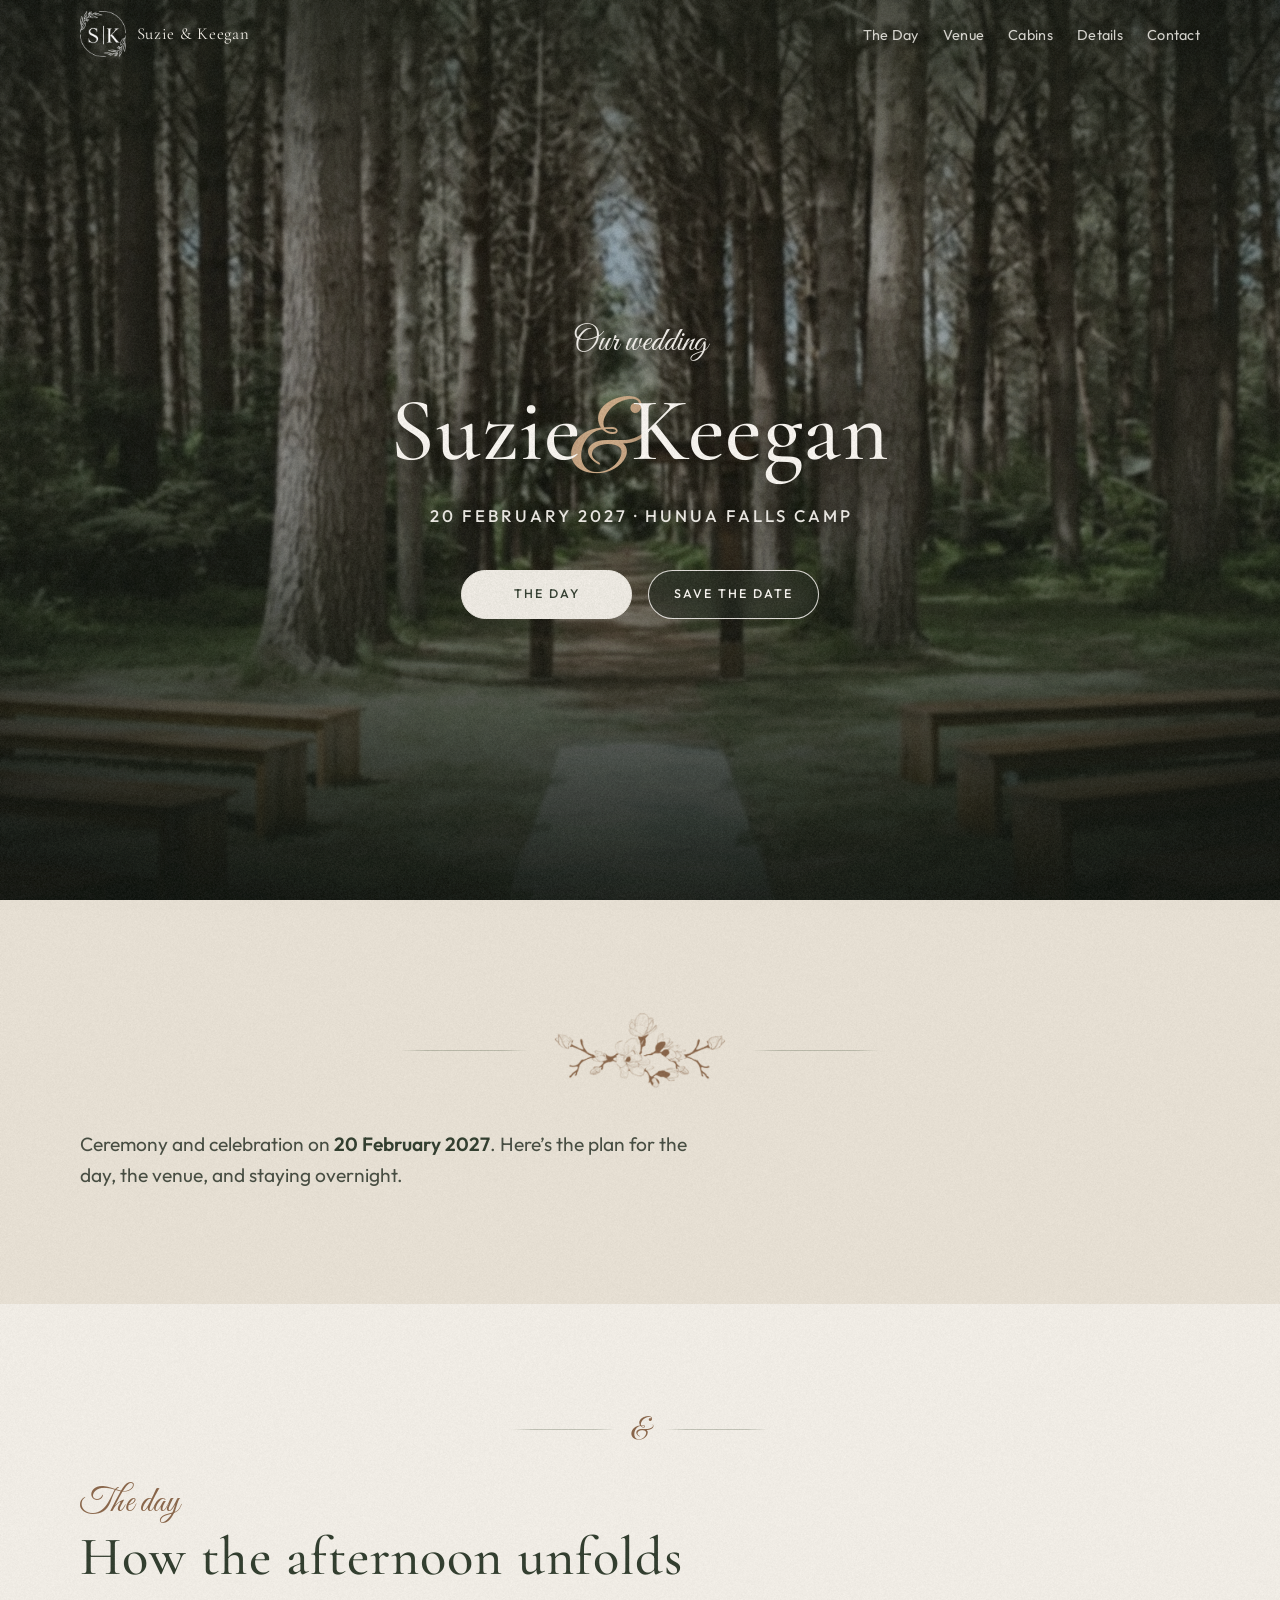
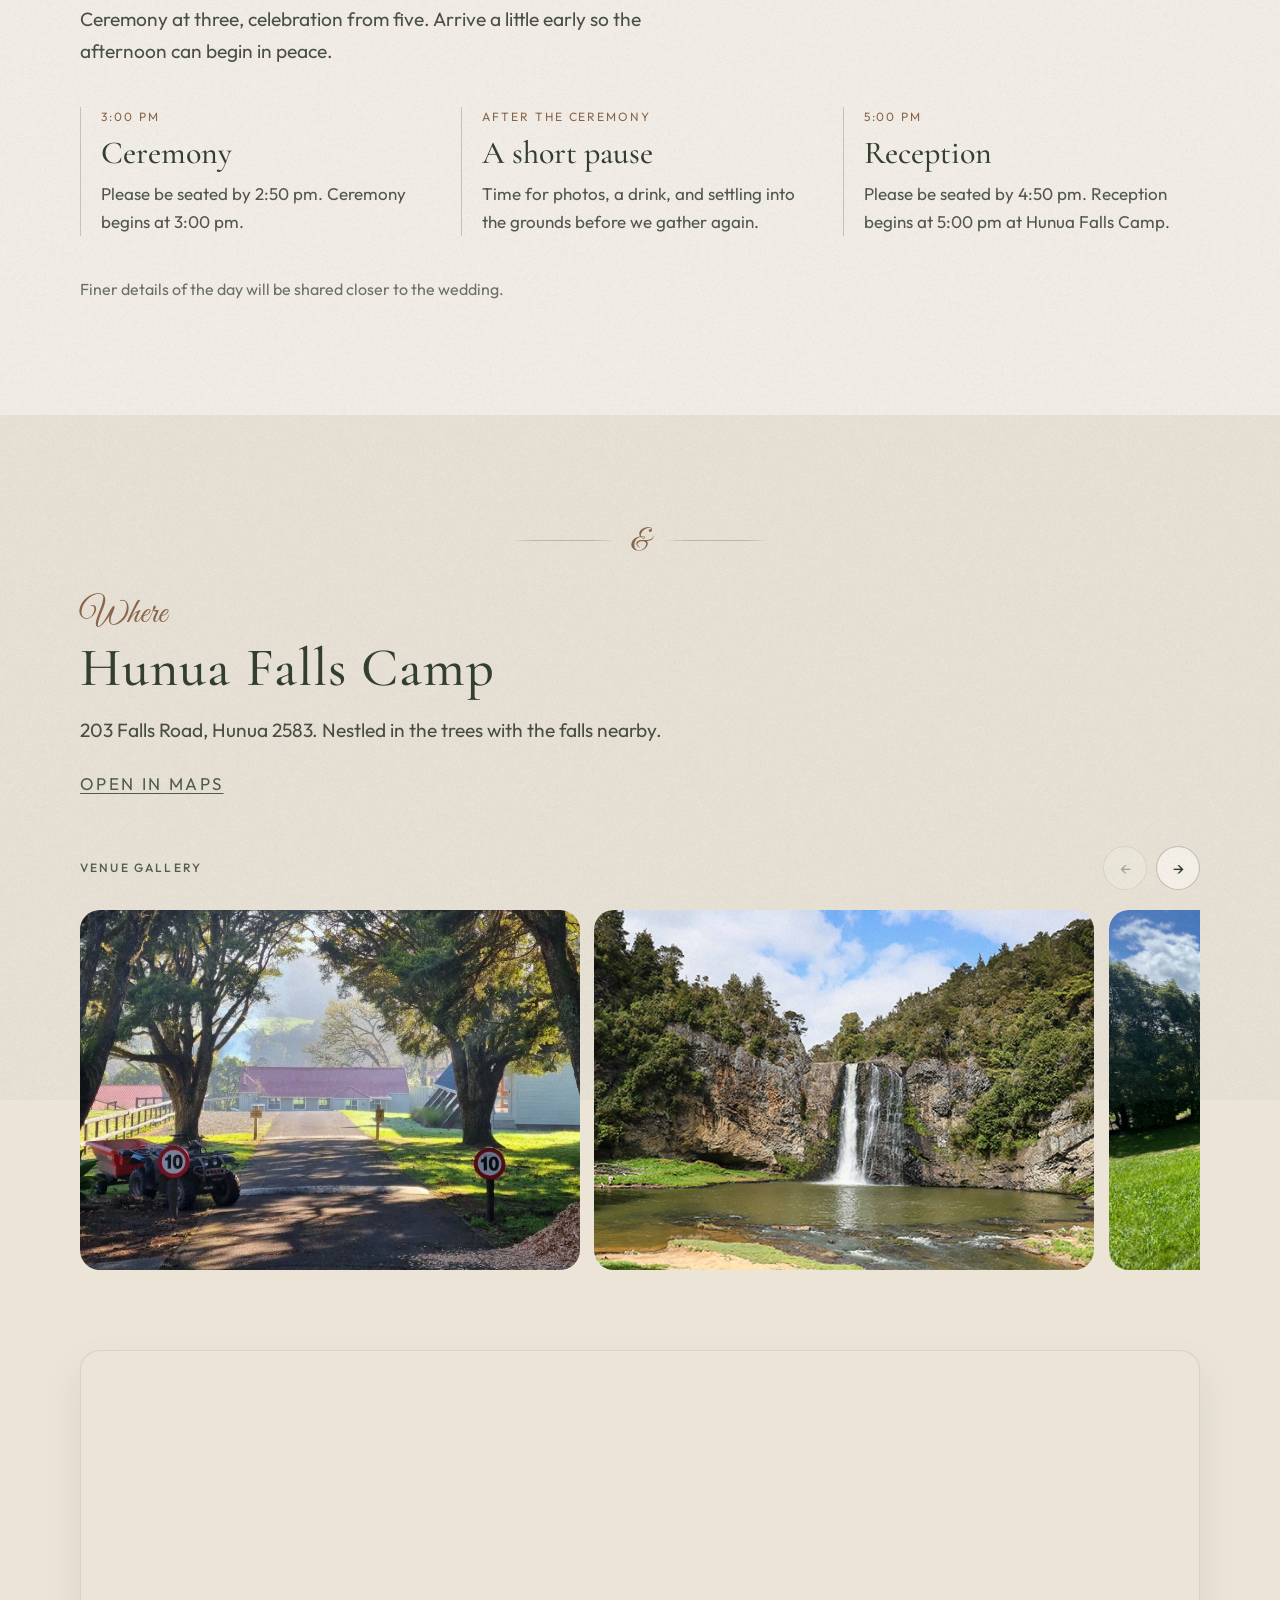
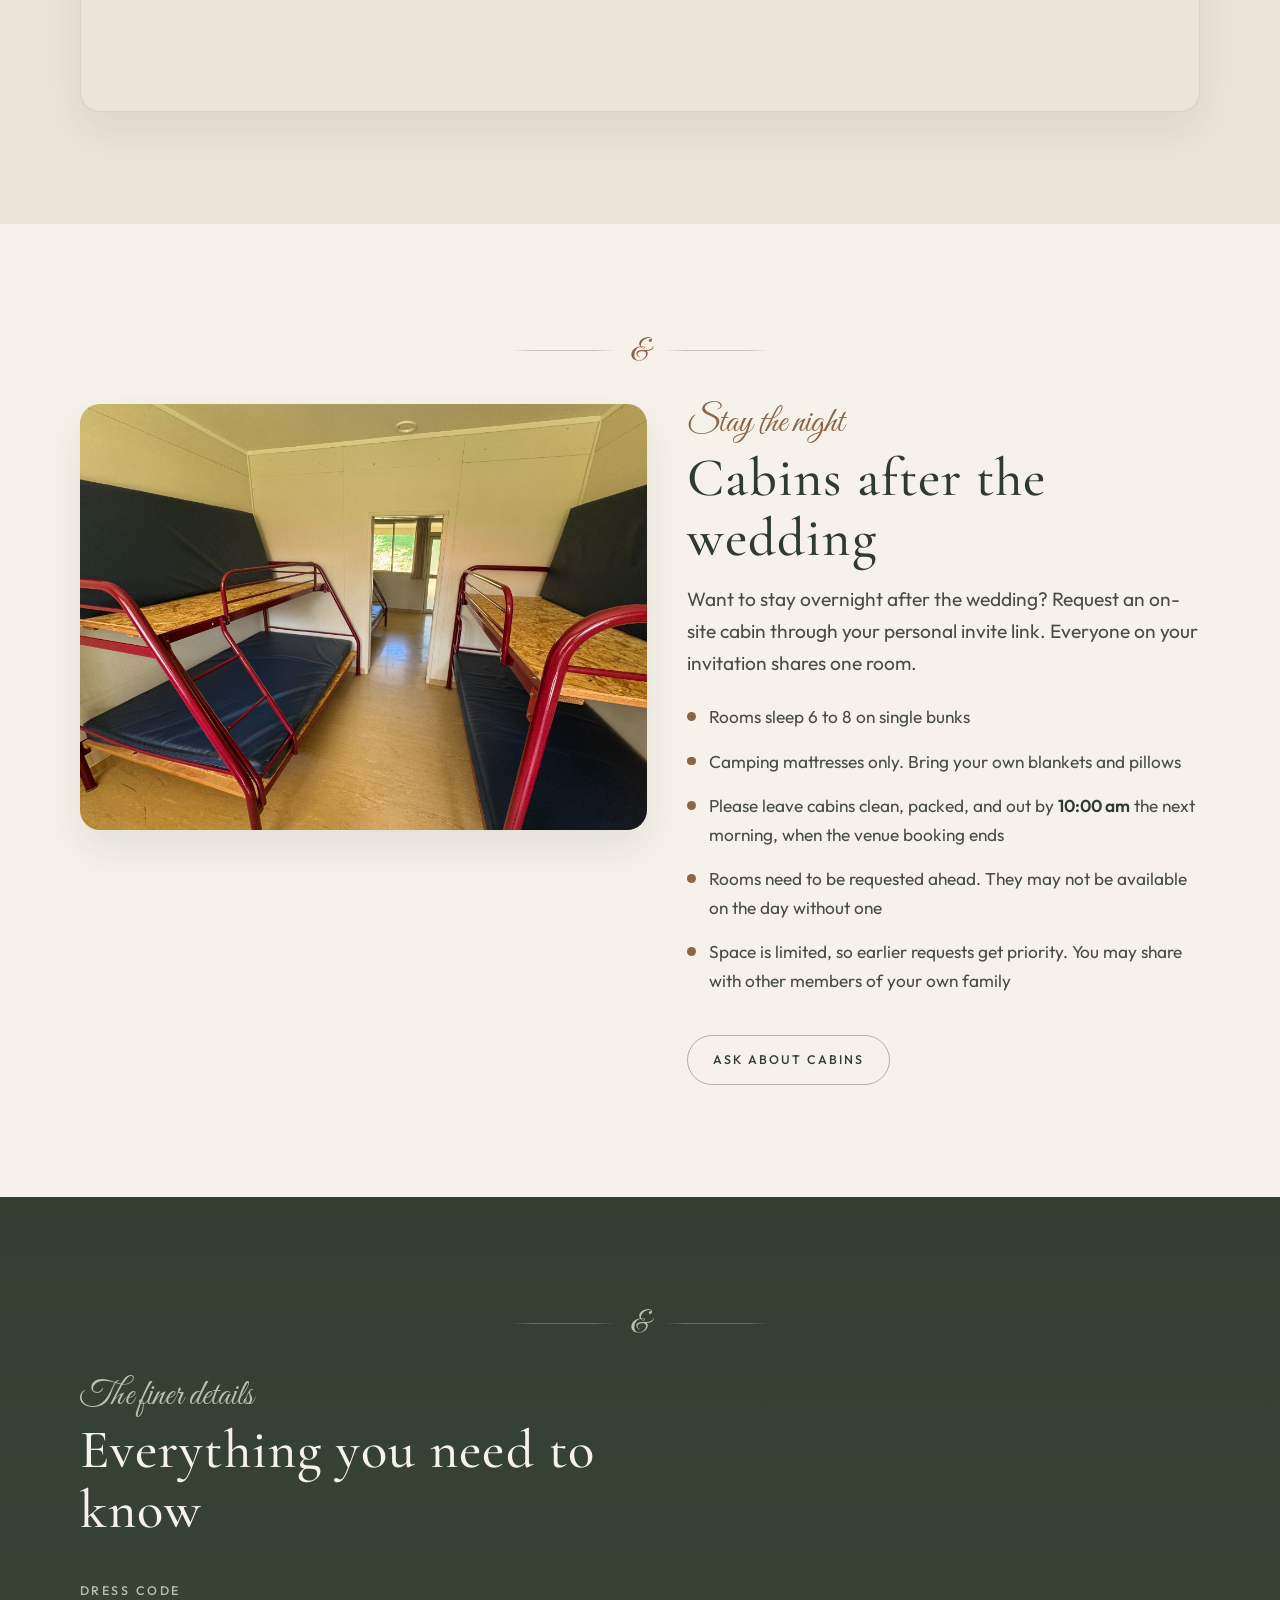
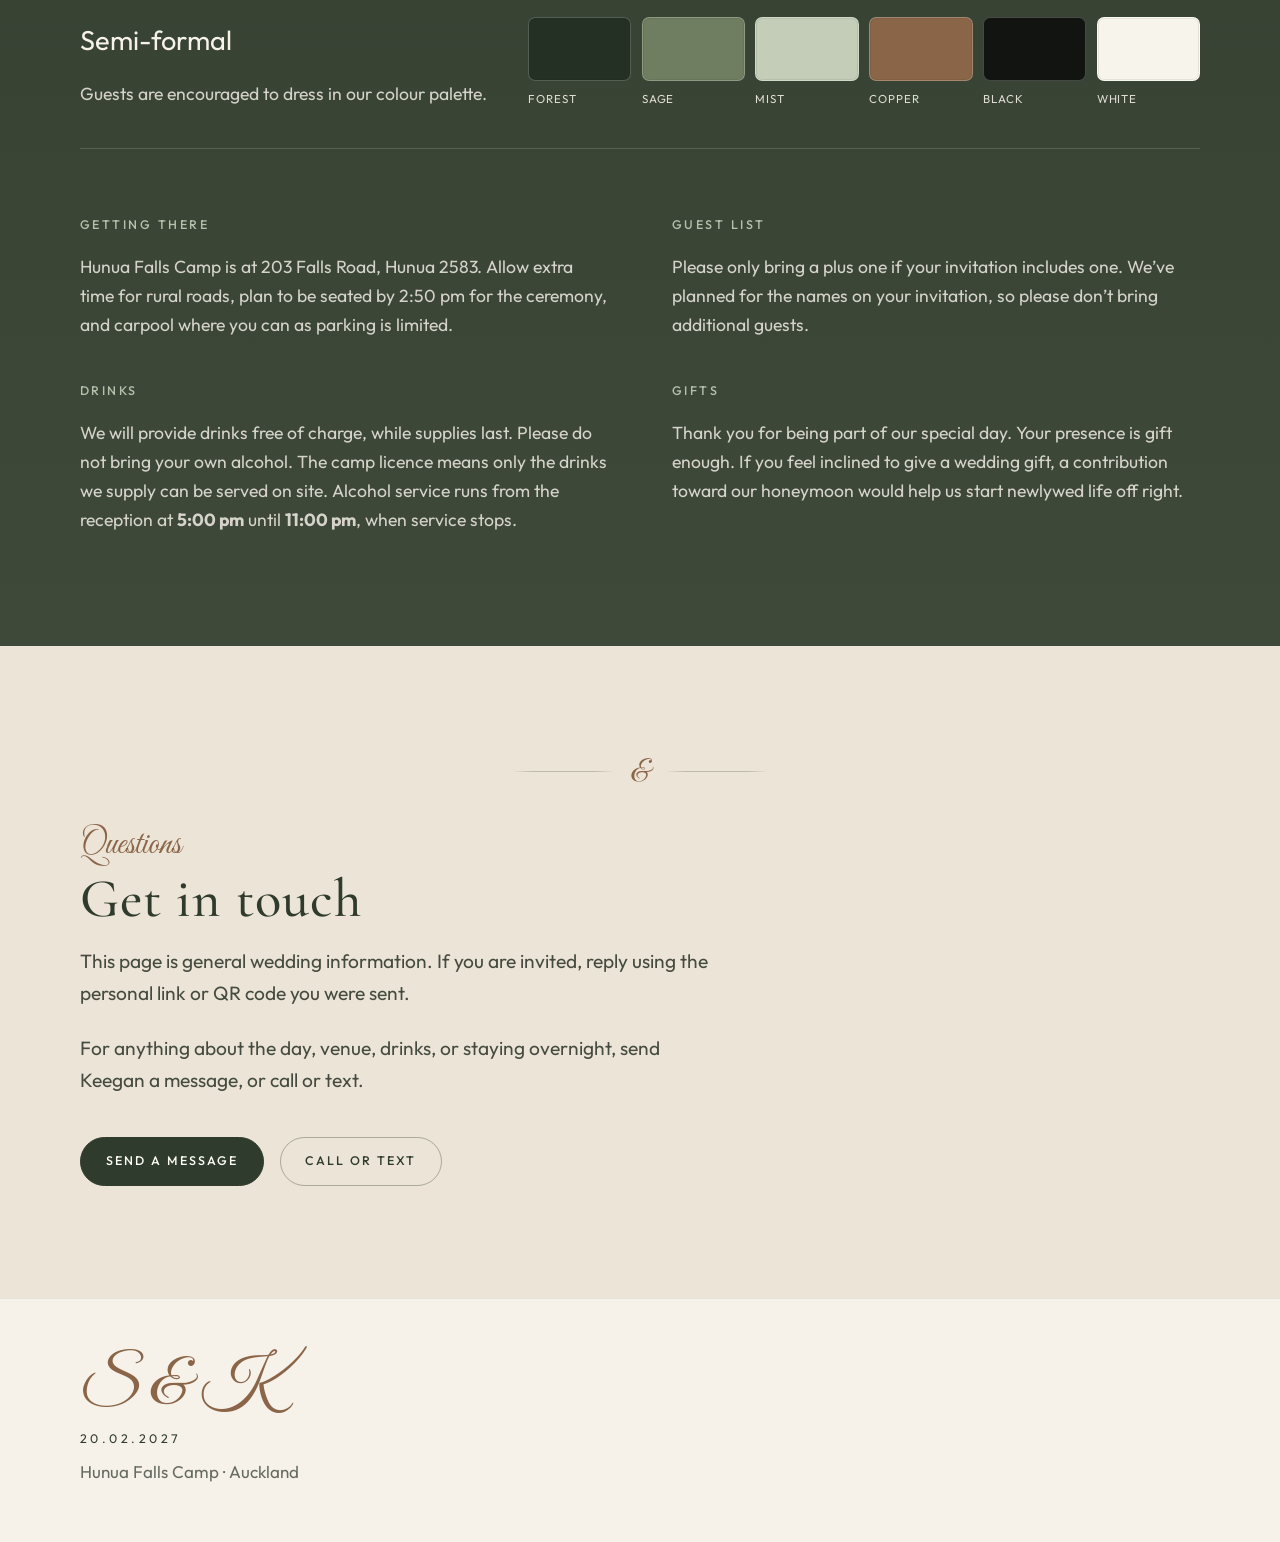
==== commit 3bccdf70: "Smooth the hero entrance and stop View invite scrolling under the header. The hero photo now fades u" ====
--- a/index.html
+++ b/index.html
@@ -68,7 +68,7 @@
           <li><a href="#details">Details</a></li>
           <li data-public-nav><a href="#questions">Contact</a></li>
           <li data-invite-nav hidden><a href="#questions">Contact</a></li>
-          <li data-invite-nav hidden><a class="site-nav__rsvp" href="#your-invitation">Reply</a></li>
+          <li data-invite-nav hidden><a class="site-nav__rsvp" href="#your-invitation">View invite</a></li>
         </ul>
       </nav>
     </div>
@@ -92,12 +92,12 @@
       </div>
       <div class="hero__veil" aria-hidden="true"></div>
       <div class="hero__content">
-        <p class="hero__eyebrow reveal">Our wedding</p>
-        <h1 class="hero__title reveal">
+        <p class="hero__eyebrow">Our wedding</p>
+        <h1 class="hero__title">
           <span class="hero__name">Suzie</span><span class="hero__ampersand" aria-hidden="true">&amp;</span><span class="hero__name">Keegan</span>
         </h1>
-        <p class="hero__date reveal"><span class="hero__date-day">20 February 2027</span><span class="hero__date-sep" aria-hidden="true"> · </span><span class="hero__date-place">Hunua Falls Camp</span></p>
-        <div class="hero__actions reveal">
+        <p class="hero__date"><span class="hero__date-day">20 February 2027</span><span class="hero__date-sep" aria-hidden="true"> · </span><span class="hero__date-place">Hunua Falls Camp</span></p>
+        <div class="hero__actions">
           <a class="btn btn--primary" href="#day" data-public-cta>The day</a>
           <a
             class="btn btn--ghost"
@@ -108,7 +108,7 @@
           >
             Save the Date
           </a>
-          <a class="btn btn--primary" href="#your-invitation" data-hero-rsvp hidden>Reply</a>
+          <a class="btn btn--primary" href="#your-invitation" data-hero-rsvp hidden>View invite</a>
         </div>
       </div>
     </section>
@@ -124,6 +124,15 @@
             <span></span>
             <span></span>
           </div>
+        </div>
+        <div class="envelope-stage" data-envelope-stage>
+        <div class="envelope" data-envelope role="button" tabindex="0" aria-label="Open your invitation" hidden>
+          <span class="envelope__back"></span>
+          <span class="envelope__pocket"><span class="envelope__name" data-envelope-name></span></span>
+          <span class="envelope__flap" data-envelope-flap>
+            <span class="envelope__flap-face envelope__flap-face--front"><span class="envelope__flap-paper"></span><span class="envelope__seal"></span></span>
+            <span class="envelope__flap-face envelope__flap-face--back"><span class="envelope__flap-paper"></span></span>
+          </span>
         </div>
         <div class="invitation-card invitation-card--stationery" data-invite-card hidden>
           <img class="invitation-card__crest" src="images/brand/monogram-sk.png" alt="" width="512" height="512" decoding="async" />
@@ -147,6 +156,7 @@
               <button class="btn btn--primary" type="button" data-open-rsvp>Reply</button>
             </div>
           </div>
+        </div>
         </div>
       </div>
     </section>
--- a/css/styles.css
+++ b/css/styles.css
@@ -470,6 +470,8 @@
   position: absolute;
   inset: 0;
   overflow: hidden;
+  /* Deep forest behind the photo, so it fades up from dark instead of painting in strips. */
+  background: #1f281d;
 }
 
 /* Drift on a wrapper so blur stays a static layer (avoids per-frame re-blur jitter). */
@@ -489,7 +491,29 @@
   object-position: center 42%;
   filter: blur(1.5px);
   transform: translateZ(0);
-}
+  opacity: 0;
+  transition: opacity 1.4s var(--ease);
+}
+
+.hero__photo.is-loaded {
+  opacity: 1;
+}
+
+/* Hero entrance: the lines wait for the fonts (briefly), then rise in turn, buttons included. */
+.hero__content > * {
+  opacity: 0;
+  transform: translateY(18px);
+  transition: opacity 1s var(--ease), transform 1s var(--ease);
+}
+
+.hero.is-in .hero__content > * {
+  opacity: 1;
+  transform: none;
+}
+
+.hero.is-in .hero__content > :nth-child(2) { transition-delay: 0.12s; }
+.hero.is-in .hero__content > :nth-child(3) { transition-delay: 0.24s; }
+.hero.is-in .hero__content > :nth-child(4) { transition-delay: 0.36s; }
 
 .hero__veil {
   position: absolute;
@@ -607,17 +631,6 @@
   min-width: 10rem;
 }
 
-/* Invite pages: hold hero CTAs until RSVP label is known (avoids Reply → Finish/Edit flash). */
-html.has-invite:not(.invite-ready) .hero__actions {
-  opacity: 0;
-  pointer-events: none;
-}
-
-html.has-invite.invite-ready .hero__actions {
-  opacity: 1;
-  transition: opacity 0.35s var(--ease);
-}
-
 html.has-invite a[data-hero-rsvp] {
   min-width: 11.5rem;
 }
@@ -1470,6 +1483,13 @@
   --band: var(--cream);
   padding-top: var(--space-5);
   padding-bottom: var(--space-4);
+  /* View invite stops with the section's top edge just under the fixed header, not behind it. */
+  scroll-margin-top: var(--header-h);
+}
+
+/* Sit the wedding-party card close under the invitation. */
+.section.section--invitation:has(+ .section--wedding-party:not([hidden])) {
+  padding-bottom: 0;
 }
 
 .section.section--wedding-party {
@@ -1826,6 +1846,48 @@
   font-style: normal;
 }
 
+/* Larger parties: smaller names in evenly ruled rows, with role and extras on a single line beneath. */
+.invitation-card--stationery .invitation-card__guests--many {
+  justify-items: stretch;
+  gap: 0;
+  width: min(100%, 23rem);
+  margin-inline: auto;
+}
+
+.invitation-card--stationery .invitation-card__guests--many li {
+  padding: 0.7rem 0;
+  font-size: clamp(1.3rem, 2.6vw, 1.45rem);
+  line-height: 1.25;
+}
+
+.invitation-card--stationery .invitation-card__guests--many li + li {
+  border-top: 1px solid rgba(138, 101, 72, 0.2);
+}
+
+.invitation-card--stationery .invitation-card__guests--many .invitation-card__guest {
+  gap: 0.2rem;
+}
+
+.invitation-card--stationery .invitation-card__guests--many .invitation-card__guest-name {
+  text-wrap: balance;
+}
+
+.invitation-card--stationery .invitation-card__guests--many .invitation-card__nick {
+  white-space: nowrap;
+}
+
+.invitation-card--stationery .invitation-card__guests--many .invitation-card__meta {
+  flex-direction: row;
+  flex-wrap: wrap;
+  justify-content: center;
+  gap: 0 0.5rem;
+}
+
+.invitation-card--stationery .invitation-card__guests--many .invitation-card__meta > * + *::before {
+  content: "·";
+  margin-right: 0.5rem;
+}
+
 /* Reply summary stays left-aligned so names and statuses line up. */
 .invitation-card--stationery .invitation-card__rsvp {
   text-align: left;
@@ -1868,6 +1930,173 @@
   width: 100%;
 }
 
+/* Envelope: the invitation arrives sealed and opens onto the stationery card the first time it scrolls into view. */
+.envelope-stage {
+  position: relative;
+  isolation: isolate;
+  container-type: inline-size;
+}
+
+.envelope {
+  --w: min(100cqw, 27rem);
+  position: relative;
+  display: block;
+  width: var(--w);
+  aspect-ratio: 10 / 7;
+  /* No headroom: the opened flap and the card lifting out rise over the divider above. */
+  margin: 0 auto;
+  cursor: pointer;
+  -webkit-tap-highlight-color: transparent;
+}
+
+.envelope:focus-visible {
+  outline: none;
+  box-shadow: var(--focus-ring);
+  border-radius: 0.35rem;
+}
+
+.section--invitation.is-ready .envelope {
+  animation: inviteReveal 0.55s var(--ease);
+}
+
+.envelope__back,
+.envelope__pocket,
+.envelope__flap,
+.envelope__flap-face,
+.envelope__flap-paper {
+  position: absolute;
+  inset: 0;
+  display: block;
+}
+
+.envelope__back {
+  z-index: 1;
+  border-radius: 0.35rem;
+  background: linear-gradient(180deg, #1f281d, #2a3527 70%);
+  box-shadow:
+    0 1px 2px rgba(47, 59, 44, 0.2),
+    0 28px 44px -24px rgba(47, 59, 44, 0.55);
+}
+
+.envelope__pocket {
+  z-index: 3;
+  border-radius: 0.35rem;
+  overflow: hidden;
+}
+
+.envelope__pocket::before,
+.envelope__pocket::after {
+  content: "";
+  position: absolute;
+  inset: 0;
+}
+
+/* Side folds. */
+.envelope__pocket::before {
+  clip-path: polygon(0 0, 50% 50%, 100% 0, 100% 100%, 0 100%);
+  background: linear-gradient(90deg, #3d4a37, #48553f 50%, #3d4a37);
+}
+
+/* Bottom fold. */
+.envelope__pocket::after {
+  clip-path: polygon(0 100%, 50% 44%, 100% 100%);
+  background: linear-gradient(180deg, #55634a, #46533e 75%);
+}
+
+.envelope__name {
+  position: absolute;
+  z-index: 1;
+  left: 8%;
+  right: 8%;
+  bottom: 7%;
+  overflow: hidden;
+  font-family: var(--font-script);
+  font-size: calc(var(--w) * 0.085);
+  line-height: 1.4;
+  text-align: center;
+  white-space: nowrap;
+  text-overflow: ellipsis;
+  color: var(--copper-light);
+}
+
+/* Longer party names drop a size and may run to two lines. */
+.envelope__name--long {
+  display: -webkit-box;
+  -webkit-box-orient: vertical;
+  -webkit-line-clamp: 2;
+  bottom: 5%;
+  font-size: calc(var(--w) * 0.062);
+  line-height: 1.25;
+  white-space: normal;
+  text-wrap: balance;
+}
+
+.envelope__flap {
+  z-index: 4;
+  bottom: auto;
+  height: 56%;
+  transform-origin: top center;
+  transform: perspective(60rem) rotateX(0deg);
+}
+
+.envelope__flap-face--front {
+  filter: drop-shadow(0 2px 3px rgba(20, 26, 18, 0.4));
+}
+
+/* The inner side; the script swaps faces as the flap passes upright. */
+.envelope__flap-face--back {
+  opacity: 0;
+}
+
+.envelope__flap-paper {
+  clip-path: polygon(0 0, 100% 0, 50% 100%);
+  background: linear-gradient(180deg, #4f5c44, #5b6950);
+}
+
+.envelope__flap-face--back .envelope__flap-paper {
+  background: linear-gradient(180deg, #2a3527, #36432f);
+}
+
+.envelope__seal {
+  position: absolute;
+  left: 50%;
+  top: 100%;
+  width: calc(var(--w) * 0.17);
+  aspect-ratio: 1;
+  border-radius: 50%;
+  transform: translate(-50%, -64%);
+  background: radial-gradient(circle at 35% 30%, #c08d63, var(--copper) 55%, #6b4a33);
+  box-shadow:
+    inset 0 0 0 calc(var(--w) * 0.012) rgba(255, 252, 247, 0.12),
+    inset 0 -2px 4px rgba(40, 24, 12, 0.3),
+    0 2px 5px rgba(20, 26, 18, 0.4);
+}
+
+.envelope__seal::after {
+  content: "";
+  position: absolute;
+  inset: 15%;
+  background: rgba(58, 36, 20, 0.72);
+  -webkit-mask: url("../images/brand/monogram-sk.png") center / contain no-repeat;
+  mask: url("../images/brand/monogram-sk.png") center / contain no-repeat;
+}
+
+/* While sealed the card waits out of flow, tucked between the envelope's back and pocket. */
+.envelope-stage.is-sealed [data-invite-card] {
+  position: absolute;
+  top: 0;
+  left: 0;
+  right: 0;
+  z-index: 2;
+  visibility: hidden;
+  transform-origin: top center;
+  animation: none;
+}
+
+.envelope-stage.is-sealed.is-opening [data-invite-card] {
+  will-change: transform, clip-path;
+}
+
 .wedding-party__for {
   margin: 0 0 var(--space-2);
   color: var(--sage-deep);
@@ -1902,8 +2131,52 @@
   color: var(--copper);
 }
 
+/* Wedding-party note: a companion to the invitation stationery above, same width, centring and keyline. */
+.invitation-card--party {
+  width: 100%;
+}
+
 .invitation-card--party .section__title {
-  margin-bottom: var(--space-2);
+  margin-bottom: 0;
+  font-size: clamp(2rem, 4.5vw, 2.6rem);
+  text-wrap: balance;
+}
+
+.invitation-card--party .wedding-party__roster {
+  justify-items: center;
+  margin-bottom: 0;
+}
+
+.invitation-card--party .wedding-party__roster li {
+  flex-direction: column;
+  align-items: center;
+  gap: 0.3rem;
+  font-style: italic;
+  font-size: clamp(1.35rem, 3vw, 1.6rem);
+}
+
+.invitation-card--party .wedding-party__roster small {
+  font-style: normal;
+}
+
+.invitation-card--party .section__body {
+  position: relative;
+  max-width: 30rem;
+  margin: var(--space-3) auto 0;
+  padding-top: var(--space-3);
+  font-size: 1.1rem;
+  text-wrap: pretty;
+}
+
+.invitation-card--party .section__body::before {
+  content: "";
+  position: absolute;
+  top: 0;
+  left: 50%;
+  width: 3.5rem;
+  height: 1px;
+  background: rgba(138, 101, 72, 0.5);
+  transform: translateX(-50%);
 }
 
 .section--wedding-party .shell {
@@ -2516,6 +2789,47 @@
 .host-header__inner > p { margin: 0; color: var(--sage-deep); font-size: 0.85rem; }
 .host-main { padding: clamp(3rem, 7vw, 6rem) 0; }
 .host-login { max-width: 30rem; margin: 8vh auto; }
+.host-jump {
+  position: sticky;
+  top: 0;
+  z-index: 20;
+  display: flex;
+  flex-wrap: wrap;
+  gap: 0.4rem;
+  margin: 0 0 2rem;
+  padding: 0.6rem 0;
+  border-bottom: 1px solid rgba(47, 59, 44, 0.1);
+  background: rgba(246, 242, 234, 0.94);
+  backdrop-filter: blur(6px);
+}
+.host-jump a {
+  display: inline-flex;
+  align-items: center;
+  gap: 0.4rem;
+  padding: 0.4rem 0.85rem;
+  border: 1px solid rgba(47, 59, 44, 0.14);
+  border-radius: 999px;
+  color: var(--forest);
+  font-family: var(--font-ui);
+  font-size: 0.8rem;
+  text-decoration: none;
+  background: rgba(255, 252, 247, 0.8);
+}
+.host-jump a:hover { border-color: var(--copper); color: var(--copper); }
+.host-jump a:focus-visible { outline: none; box-shadow: var(--focus-ring); }
+.host-jump a[hidden] { display: none; }
+.host-jump__count {
+  min-width: 1.3rem;
+  padding: 0 0.35rem;
+  border-radius: 999px;
+  background: var(--copper);
+  color: var(--white);
+  font-size: 0.7rem;
+  line-height: 1.3rem;
+  text-align: center;
+}
+.host-jump__count[hidden] { display: none; }
+.host-page [id^="host-"], .host-page [id^="family-"] { scroll-margin-top: 4.5rem; }
 .host-heading { margin-bottom: 2rem; }
 .host-heading .section__title { margin-bottom: 0; }
 .host-stats { display: grid; grid-template-columns: repeat(5, minmax(0, 1fr)); gap: 1rem; margin-bottom: 1.5rem; }
@@ -2931,6 +3245,12 @@
   padding-top: 0.95rem;
   border-top: 1px solid rgba(47, 59, 44, 0.1);
 }
+.plus-one-counts {
+  display: flex;
+  flex-wrap: wrap;
+  gap: 0.85rem 1.25rem;
+  align-items: end;
+}
 .plus-one-count {
   display: grid;
   gap: 0.4rem;
@@ -3053,7 +3373,9 @@
 @media (prefers-reduced-motion: reduce) {
   html { scroll-behavior: auto; }
 
-  .reveal {
+  .reveal,
+  .hero__content > *,
+  .hero__photo {
     opacity: 1;
     transform: none;
     transition: none;
